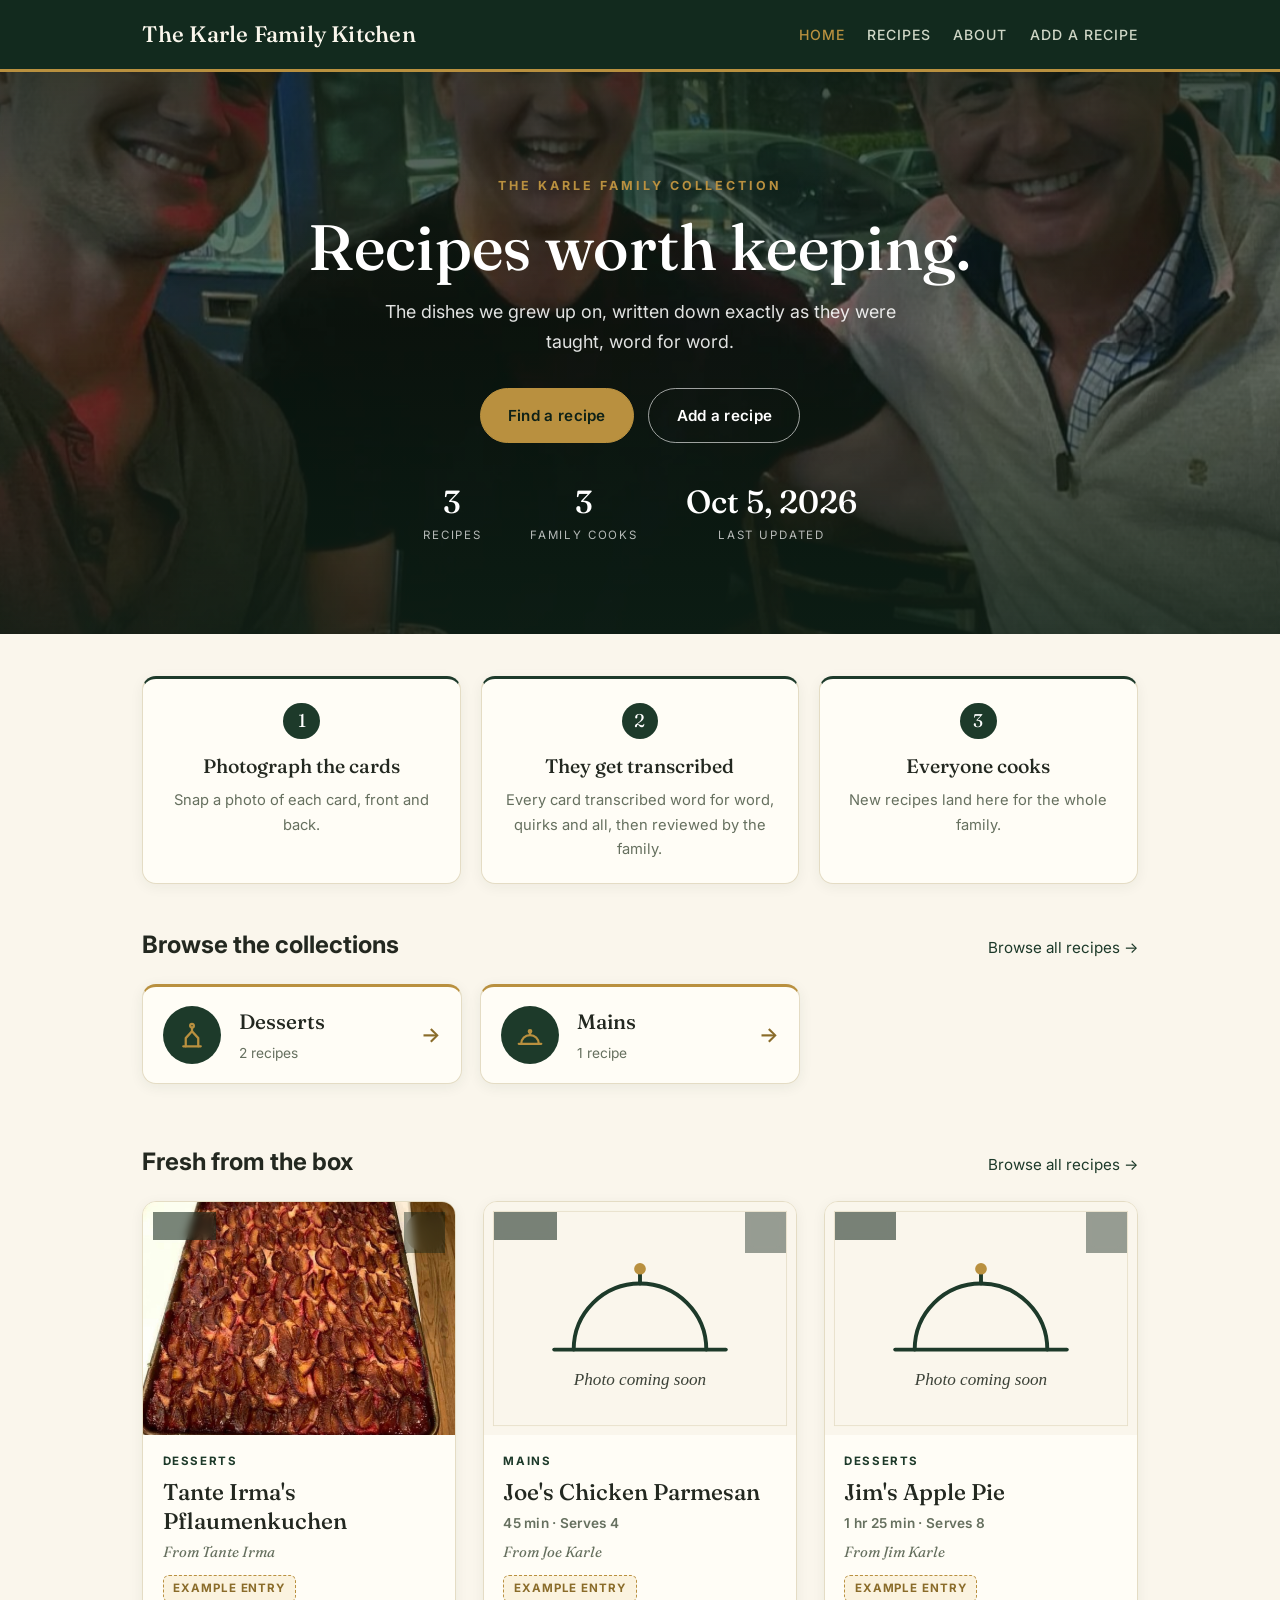
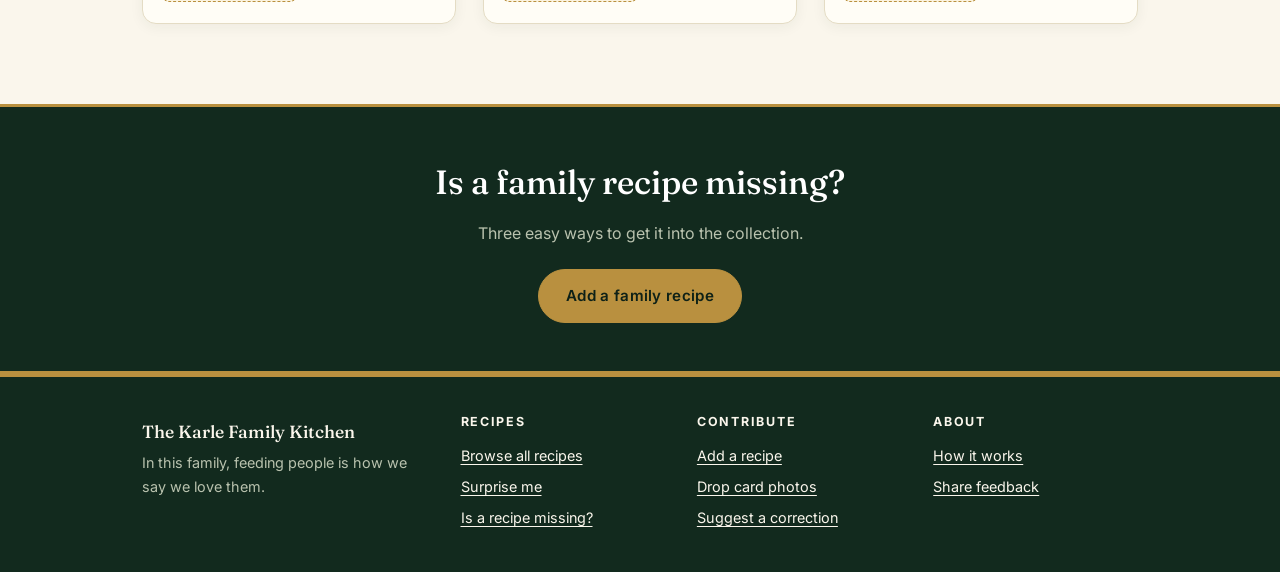
==== index.html @ 09c546cd "Bump asset versions to v9 so phones fetch the fresh stylesheet and script" ====
<!DOCTYPE html>
<html lang="en">
<head>
  <meta charset="utf-8">
  <meta name="viewport" content="width=device-width, initial-scale=1">
  <title>The Karle Family Kitchen</title>
  <meta name="description" content="The Karle family recipe collection. The dishes we grew up on, written down exactly as they were taught.">
  <meta property="og:title" content="The Karle Family Kitchen">
  <meta property="og:description" content="The dishes we grew up on, written down exactly as they were taught. Every card from the box, kept word for word.">
  <meta property="og:type" content="website">
  <meta property="og:url" content="https://karlekitchen.com/">
  <meta property="og:image" content="https://karlekitchen.com/images/family/family-2.jpg">
  <link rel="icon" href="images/favicon.svg" type="image/svg+xml">
<link rel="manifest" href="manifest.json">
<meta name="theme-color" content="#122a1e">
<link rel="apple-touch-icon" href="images/apple-touch-icon.png">
<meta name="mobile-web-app-capable" content="yes">
<meta name="apple-mobile-web-app-capable" content="yes">
<meta name="apple-mobile-web-app-status-bar-style" content="black-translucent">
<meta name="apple-mobile-web-app-title" content="Karle Kitchen">
  <link rel="preconnect" href="https://fonts.googleapis.com">
  <link rel="preconnect" href="https://fonts.gstatic.com" crossorigin>
  <link href="https://fonts.googleapis.com/css2?family=Fraunces:opsz,wght@9..144,400;9..144,500;9..144,600&family=Inter:wght@400;500;600;700&display=swap" rel="stylesheet">
  <link rel="stylesheet" href="styles.css?v=9">
</head>
<body>
  <header class="site-header">
    <div class="wrap header-inner">
      <a class="brand" href="index.html">The Karle Family Kitchen</a>
      <nav>
        <a href="index.html" class="active">Home</a>
        <a href="recipes.html">Recipes</a>
        <a href="about.html">About</a>
        <a href="add.html">Add a recipe</a>
      </nav>
    </div>
  </header>

  <section class="hero-collage" aria-label="Family photos">
    <div class="collage-bg" id="collage-bg" aria-hidden="true"></div>
    <div class="hero-shade" aria-hidden="true"></div>
    <div class="wrap hero-content">
      <p class="eyebrow light">The Karle family collection</p>
      <h1>Recipes worth keeping.</h1>
      <p class="lede">The dishes we grew up on, written down exactly as they were taught, word for word.</p>
      <p class="cta-row">
        <a class="btn" href="recipes.html">Find a recipe</a>
        <a class="btn ghost" href="add.html">Add a recipe</a>
      </p>
      <div class="stats" aria-label="Collection stats">
        <div><strong id="stat-recipes">&ndash;</strong><span>Recipes</span></div>
        <div><strong id="stat-cooks">&ndash;</strong><span>Family cooks</span></div>
        <div><strong id="stat-updated">&ndash;</strong><span>Last updated</span></div>
      </div>
    </div>
  </section>

  <main class="wrap">
    <section class="how" aria-label="How it works">
      <div class="how-step"><span class="how-num">1</span><h3>Photograph the cards</h3><p>Snap a photo of each card, front and back.</p></div>
      <div class="how-step"><span class="how-num">2</span><h3>They get transcribed</h3><p>Every card transcribed word for word, quirks and all, then reviewed by the family.</p></div>
      <div class="how-step"><span class="how-num">3</span><h3>Everyone cooks</h3><p>New recipes land here for the whole family.</p></div>
    </section>

    <section class="collections" aria-label="Browse the collections">
      <div class="section-head">
        <h2>Browse the collections</h2>
        <p><a href="recipes.html">Browse all recipes &rarr;</a></p>
      </div>
      <div id="coll-grid" class="coll-grid" aria-live="polite"></div>
    </section>

    <section aria-label="Recently added recipes">
      <div class="section-head">
        <h2>Fresh from the box</h2>
        <p><a href="recipes.html">Browse all recipes &rarr;</a></p>
      </div>
      <div id="preview-grid" class="grid" aria-live="polite"></div>
    </section>
  </main>

  <section class="contribute-band" aria-label="Contribute a recipe">
    <h2>Is a family recipe missing?</h2>
    <p>Three easy ways to get it into the collection.</p>
    <p class="cta-row"><a class="btn" href="add.html">Add a family recipe</a></p>
  </section>

  <footer class="site-footer">
    <div class="wrap foot-grid">
      <div class="foot-brand">
        <p class="colophon">The Karle Family Kitchen</p>
        <p>In this family, feeding people is how we say we love them.</p>
      </div>
      <nav aria-label="Recipes">
        <h4>Recipes</h4>
        <a href="recipes.html">Browse all recipes</a>
        <a href="#" data-surprise>Surprise me</a>
        <a href="add.html">Is a recipe missing?</a>
      </nav>
      <nav aria-label="Contribute">
        <h4>Contribute</h4>
        <a href="add.html">Add a recipe</a>
        <a href="https://drive.google.com/drive/folders/1MZQA58yKAMBSa_qNLsOlkeO-O3u-hCmw" target="_blank" rel="noopener">Drop card photos</a>
        <a href="https://docs.google.com/forms/d/e/1FAIpQLSc-meB2QzDrGFQPYtYJx9MpTlFVy1rfYH-TnDdHHEnWXLkFtw/viewform" target="_blank" rel="noopener">Suggest a correction</a>
      </nav>
      <nav aria-label="About">
        <h4>About</h4>
        <a href="about.html">How it works</a>
        <a href="https://docs.google.com/forms/d/e/1FAIpQLSdMkBRr1ul1rF6vRf6hXzCZIHddtsfy7_9gn89YjlPJ9ZGVbg/viewform" target="_blank" rel="noopener">Share feedback</a>
      </nav>
    </div>
  </footer>
  <nav class="tabbar" aria-label="Primary">
    <a class="tab" href="index.html" aria-current="page"><svg width="24" height="24" viewBox="0 0 24 24" fill="none" stroke="currentColor" stroke-width="2" stroke-linecap="round" stroke-linejoin="round" aria-hidden="true"><path d="M3 11.5 12 3l9 8.5"/><path d="M5 10.5V21h5v-6h4v6h5v-10.5"/></svg><span>Home</span></a>
    <a class="tab" href="recipes.html"><svg width="24" height="24" viewBox="0 0 24 24" fill="none" stroke="currentColor" stroke-width="2" stroke-linecap="round" stroke-linejoin="round" aria-hidden="true"><path d="M12 6c-2-1.5-5-2-8-2v14c3 0 6 .5 8 2 2-1.5 5-2 8-2V4c-3 0-6 .5-8 2z"/><path d="M12 6v14"/></svg><span>Recipes</span></a>
    <a class="tab" href="add.html"><svg width="24" height="24" viewBox="0 0 24 24" fill="none" stroke="currentColor" stroke-width="2" stroke-linecap="round" stroke-linejoin="round" aria-hidden="true"><circle cx="12" cy="12" r="9"/><path d="M12 8v8M8 12h8"/></svg><span>Add a recipe</span></a>
    <a class="tab" href="about.html"><svg width="24" height="24" viewBox="0 0 24 24" fill="none" stroke="currentColor" stroke-width="2" stroke-linecap="round" stroke-linejoin="round" aria-hidden="true"><circle cx="12" cy="12" r="9"/><path d="M12 11v5"/><path d="M12 7.5h.01"/></svg><span>About</span></a>
  </nav>

  <script src="app.js?v=9"></script>
</body>
</html>
---- styles.css ----
/* The Karle Family Kitchen
   Deep pine, warm cream, brass. Fraunces for display, Inter for text. */

:root {
  --pine: #1d3a2a;
  --pine-deep: #122a1e;
  --pine-ink: #0e2117;
  --cream: #faf6ec;
  --cream-soft: #f4eedd;
  --card: #fffdf6;
  --ink: #232820;
  --ink-soft: #3c4238;
  --muted: #66705f;
  --brass: #b9903f;
  --brass-deep: #8a6c2a;
  --line: #e4dcc4;
  --tag-bg: #f1e9d2;
  --radius: 14px;
  --serif: "Fraunces", "Iowan Old Style", "Palatino Linotype", Palatino, Georgia, serif;
  --sans: "Inter", system-ui, -apple-system, "Segoe UI", Roboto, Helvetica, Arial, sans-serif;
}

* { box-sizing: border-box; }

html { -webkit-text-size-adjust: 100%; scroll-behavior: smooth; }

body {
  margin: 0;
  color: var(--ink);
  font-family: var(--sans);
  line-height: 1.65;
  background: var(--cream);
}

::selection { background: var(--pine); color: #fff; }

.wrap {
  max-width: 1040px;
  margin: 0 auto;
  padding: 0 1.4rem;
}

a { color: var(--pine); }

:focus-visible {
  outline: 2px solid var(--brass);
  outline-offset: 3px;
  border-radius: 4px;
}

/* ---------- Header ---------- */

.site-header {
  background: var(--pine-deep);
  border-bottom: 3px solid var(--brass);
  position: sticky;
  top: 0;
  z-index: 10;
}

.header-inner {
  display: flex;
  align-items: center;
  justify-content: space-between;
  gap: 1rem;
  padding-top: 1rem;
  padding-bottom: 1rem;
}

.brand {
  font-family: var(--serif);
  font-weight: 500;
  font-size: 1.4rem;
  color: var(--cream);
  text-decoration: none;
  letter-spacing: 0.01em;
}

.brand:hover { color: #fff; }

.site-header nav { display: flex; gap: 1.4rem; }

.site-header nav a {
  color: #cfd6c6;
  text-decoration: none;
  font-size: 0.88rem;
  font-weight: 500;
  letter-spacing: 0.07em;
  text-transform: uppercase;
}

.site-header nav a:hover { color: #fff; }
.site-header nav a.active { color: var(--brass); }

/* ---------- Hero collage ---------- */

.hero-collage {
  position: relative;
  overflow: hidden;
  background: var(--pine-ink);
  color: #fff;
}

.collage-bg {
  position: absolute;
  inset: 0;
}

.collage-bg .ph {
  position: absolute;
  inset: 0;
  background-size: cover;
  background-position: center;
  opacity: 0;
  transition: opacity 1.8s ease;
}

.collage-bg .ph.active { opacity: 1; }

.collage-bg .ph.active {
  animation: collageZoom 8s ease-out forwards;
}

@keyframes collageZoom {
  from { transform: scale(1); }
  to { transform: scale(1.08); }
}

.hero-shade {
  position: absolute;
  inset: 0;
  background: linear-gradient(
    180deg,
    rgba(14, 33, 23, 0.78) 0%,
    rgba(14, 33, 23, 0.55) 45%,
    rgba(14, 33, 23, 0.85) 100%
  );
}

.hero-content {
  position: relative;
  z-index: 1;
  text-align: center;
  padding: 6.5rem 1.4rem 5.5rem;
  max-width: 46rem;
}

.eyebrow {
  font-size: 0.78rem;
  letter-spacing: 0.24em;
  text-transform: uppercase;
  font-weight: 700;
  margin: 0 0 1rem;
  color: var(--pine);
}

.eyebrow.light { color: var(--brass); }

.hero-content h1 {
  font-family: var(--serif);
  font-weight: 500;
  font-size: clamp(2.6rem, 6vw, 4rem);
  line-height: 1.05;
  margin: 0 0 1.1rem;
  letter-spacing: 0.005em;
  color: #fff;
}

.hero-content .lede {
  color: rgba(255, 255, 255, 0.88);
  font-size: 1.12rem;
  max-width: 34rem;
  margin: 0 auto;
}

.cta-row {
  margin: 2rem 0 0;
  display: flex;
  gap: 0.9rem;
  justify-content: center;
  flex-wrap: wrap;
}

.btn {
  display: inline-block;
  background: var(--brass);
  color: var(--pine-ink);
  text-decoration: none;
  font-weight: 600;
  font-size: 0.95rem;
  letter-spacing: 0.02em;
  padding: 0.85rem 1.7rem;
  border-radius: 999px;
  border: 1px solid var(--brass);
  transition: background 0.18s, transform 0.18s;
}

.btn:hover { background: #c9a254; transform: translateY(-1px); }

.btn.ghost {
  background: transparent;
  color: #fff;
  border: 1px solid rgba(255, 255, 255, 0.6);
}

.btn.ghost:hover { background: rgba(255, 255, 255, 0.12); }

.stats {
  display: flex;
  justify-content: center;
  gap: 3rem;
  flex-wrap: wrap;
  margin: 2.6rem 0 0;
}

.stats strong {
  display: block;
  font-family: var(--serif);
  font-weight: 500;
  font-size: 2rem;
  color: #fff;
  line-height: 1.1;
}

.stats span {
  font-size: 0.72rem;
  text-transform: uppercase;
  letter-spacing: 0.16em;
  color: rgba(255, 255, 255, 0.7);
}

/* ---------- Page head & section head ---------- */

.page-head { padding: 2.4rem 0 0.5rem; }
.page-head h1 { margin: 0 0 0.6rem; }

.section-head {
  display: flex;
  align-items: baseline;
  justify-content: space-between;
  gap: 1rem;
  margin: 2.6rem 0 1.2rem;
}
.section-head h2 { margin: 0; }
.section-head p { margin: 0; font-size: 0.95rem; }
.section-head a { text-decoration: none; }
.section-head a:hover { text-decoration: underline; }

/* ---------- How it works ---------- */

.how {
  display: grid;
  grid-template-columns: repeat(3, 1fr);
  gap: 1.2rem;
  margin: 2.6rem 0 0.6rem;
}

.how-step {
  background: var(--card);
  border: 1px solid var(--line);
  border-top: 3px solid var(--pine);
  border-radius: var(--radius);
  padding: 1.5rem 1.3rem 1.35rem;
  text-align: center;
  box-shadow: 0 3px 14px rgba(29, 58, 42, 0.06);
}

.how-num {
  display: inline-flex;
  width: 2.3rem;
  height: 2.3rem;
  border-radius: 50%;
  background: var(--pine);
  color: #fff;
  font-family: var(--serif);
  font-size: 1.15rem;
  align-items: center;
  justify-content: center;
  margin-bottom: 0.7rem;
}

.how-step h3 {
  font-family: var(--serif);
  font-weight: 500;
  font-size: 1.22rem;
  margin: 0 0 0.35rem;
}

.how-step p { margin: 0; color: var(--muted); font-size: 0.92rem; }

/* ---------- Controls ---------- */

.controls {
  display: flex;
  flex-direction: column;
  gap: 0.8rem;
  margin: 2.2rem auto 2.4rem;
  max-width: 640px;
}

#search {
  padding: 0.8rem 1.3rem;
  font-size: 1rem;
  font-family: var(--sans);
  border: 1px solid var(--line);
  border-radius: 999px;
  background: var(--card);
  color: var(--ink);
  width: 100%;
  box-shadow: 0 2px 8px rgba(29, 58, 42, 0.05);
}

#search::placeholder { color: #a09a83; }

#search:focus {
  outline: 2px solid var(--pine);
  outline-offset: 1px;
}

.chips { display: flex; flex-wrap: wrap; gap: 0.55rem; justify-content: center; }

.chip {
  border: 1px solid var(--line);
  background: var(--card);
  color: var(--muted);
  border-radius: 999px;
  padding: 0.36rem 1.05rem;
  font-size: 0.86rem;
  font-family: var(--sans);
  font-weight: 500;
  cursor: pointer;
  transition: border-color 0.15s, color 0.15s, background 0.15s;
}

.chip:hover { border-color: var(--pine); color: var(--pine); }

.chip.active {
  background: var(--pine);
  border-color: var(--pine);
  color: #fff;
  font-weight: 600;
}

/* ---------- Recipe grid ---------- */

.grid {
  display: grid;
  grid-template-columns: repeat(auto-fill, minmax(272px, 1fr));
  gap: 1.7rem;
  padding-bottom: 4rem;
}

.card {
  background: var(--card);
  border: 1px solid var(--line);
  border-radius: var(--radius);
  overflow: hidden;
  position: relative;
  display: flex;
  flex-direction: column;
  box-shadow: 0 3px 14px rgba(29, 58, 42, 0.06);
  transition: transform 0.18s ease, box-shadow 0.18s ease;
}

.card-link {
  text-decoration: none;
  color: inherit;
  display: flex;
  flex-direction: column;
  flex: 1;
}

.card:hover {
  transform: translateY(-4px);
  box-shadow: 0 14px 32px rgba(29, 58, 42, 0.13);
}

.card-media {
  position: relative;
  overflow: hidden;
  background: var(--tag-bg);
}

.card-media img {
  width: 100%;
  aspect-ratio: 4 / 3;
  object-fit: cover;
  display: block;
  transition: transform 0.45s ease;
}

.card:hover .card-media img { transform: scale(1.045); }

.card-media .view {
  position: absolute;
  left: 0;
  right: 0;
  bottom: 0;
  padding: 2.6rem 1.1rem 0.85rem;
  background: linear-gradient(transparent, rgba(14, 33, 23, 0.8));
  color: #fff;
  font-size: 0.85rem;
  letter-spacing: 0.06em;
  text-transform: uppercase;
  font-weight: 600;
  display: flex;
  justify-content: space-between;
  align-items: center;
  opacity: 0;
  transition: opacity 0.25s ease;
}

.card:hover .card-media .view,
.card:focus-visible .card-media .view { opacity: 1; }

.card-body { padding: 1.05rem 1.2rem 1.3rem; }

.card-eyebrow {
  display: block;
  color: var(--pine);
  font-size: 0.72rem;
  font-weight: 700;
  letter-spacing: 0.14em;
  text-transform: uppercase;
  margin-bottom: 0.45rem;
}

.card-tag {
  display: inline-block;
  color: var(--pine);
  font-size: 0.72rem;
  font-weight: 700;
  letter-spacing: 0.14em;
  text-transform: uppercase;
  margin-bottom: 0.45rem;
}

.card-meta {
  color: var(--muted);
  font-size: 0.85rem;
  font-weight: 600;
  letter-spacing: 0.02em;
  margin: 0 0 0.35rem;
}

.save-btn {
  position: absolute;
  top: 0.65rem;
  right: 0.65rem;
  z-index: 2;
  width: 40px;
  height: 40px;
  border-radius: 50%;
  border: 1px solid rgba(255, 255, 255, 0.65);
  background: rgba(14, 33, 23, 0.42);
  color: #fff;
  cursor: pointer;
  display: flex;
  align-items: center;
  justify-content: center;
  backdrop-filter: blur(4px);
  transition: background 0.18s ease, transform 0.18s ease;
}

.save-btn:hover { transform: scale(1.08); }

.save-btn svg path {
  fill: none;
  stroke: currentColor;
}

.save-btn.saved {
  background: var(--brass);
  border-color: var(--brass);
  color: #fff;
}

.save-btn.saved svg path {
  fill: currentColor;
  stroke: currentColor;
}

.card h2 {
  font-family: var(--serif);
  font-weight: 500;
  font-size: 1.42rem;
  line-height: 1.25;
  margin: 0 0 0.3rem;
}

.card .byline {
  color: var(--muted);
  font-size: 0.92rem;
  font-style: italic;
  font-family: var(--serif);
  margin: 0;
}

.example-ribbon {
  display: inline-block;
  margin-top: 0.7rem;
  font-size: 0.72rem;
  font-weight: 700;
  letter-spacing: 0.08em;
  text-transform: uppercase;
  color: var(--brass-deep);
  border: 1px dashed var(--brass);
  border-radius: 6px;
  padding: 0.18rem 0.6rem;
  background: #fbf3df;
}

.empty {
  text-align: center;
  color: var(--muted);
  font-family: var(--serif);
  font-style: italic;
  font-size: 1.1rem;
  padding: 2rem 0 4rem;
}

/* ---------- Recipe detail ---------- */

.back { margin: 1.6rem 0 0; font-size: 0.92rem; }
.back a { text-decoration: none; }
.back a:hover { text-decoration: underline; }

.recipe-head { margin: 1.1rem 0 1.6rem; max-width: 46rem; }

.recipe-head .card-tag { margin-bottom: 0.6rem; }

.recipe-head h1 {
  font-family: var(--serif);
  font-weight: 500;
  font-size: clamp(2.1rem, 4.5vw, 2.9rem);
  line-height: 1.1;
  margin: 0 0 0.45rem;
}

.recipe-head .byline {
  color: var(--muted);
  margin: 0;
  font-family: var(--serif);
  font-style: italic;
  font-size: 1.05rem;
}

.recipe-head .desc {
  margin: 1.1rem 0 0;
  font-size: 1.06rem;
  color: var(--ink-soft);
}

.recipe-head .desc.lede {
  font-size: 1.06rem;
  color: var(--ink-soft);
}

.recipe-photo {
  width: 100%;
  max-height: 440px;
  object-fit: cover;
  border-radius: 16px;
  border: 1px solid var(--line);
  background: var(--tag-bg);
  display: block;
  margin-bottom: 2rem;
  box-shadow: 0 12px 34px rgba(29, 58, 42, 0.12);
}

.meta-row {
  display: grid;
  grid-template-columns: repeat(auto-fit, minmax(140px, 1fr));
  gap: 1rem;
  margin-bottom: 2.2rem;
  padding: 1.15rem 1.4rem;
  background: var(--card);
  border: 1px solid var(--line);
  border-top: 3px solid var(--pine);
  border-radius: 0 0 var(--radius) var(--radius);
  box-shadow: 0 3px 14px rgba(29, 58, 42, 0.05);
}

.meta-row div span {
  display: block;
  font-size: 0.72rem;
  text-transform: uppercase;
  letter-spacing: 0.12em;
  color: var(--muted);
  margin-bottom: 0.15rem;
}

.meta-row div strong {
  font-family: var(--serif);
  font-size: 1.12rem;
  font-weight: 500;
}

.two-col {
  display: grid;
  grid-template-columns: 5fr 7fr;
  gap: 2.4rem;
  padding-bottom: 1rem;
  align-items: start;
}

@media (max-width: 740px) {
  .two-col { grid-template-columns: 1fr; }
}

.two-col h2 {
  font-family: var(--serif);
  font-weight: 500;
  font-size: 1.5rem;
  margin: 0 0 1rem;
  padding-bottom: 0.45rem;
  border-bottom: 1px solid var(--line);
}

ul.ingredients {
  list-style: none;
  margin: 0;
  background: var(--card);
  border: 1px solid var(--line);
  border-radius: var(--radius);
  padding: 1.2rem 1.3rem;
  box-shadow: 0 3px 14px rgba(29, 58, 42, 0.05);
}

ul.ingredients li {
  padding: 0.42rem 0 0.42rem 1.7rem;
  position: relative;
  border-bottom: 1px dotted var(--line);
}

ul.ingredients li:last-child { border-bottom: none; }

ul.ingredients li::before {
  content: "";
  position: absolute;
  left: 0.2rem;
  top: 0.95rem;
  width: 7px;
  height: 7px;
  background: var(--brass);
  transform: rotate(45deg);
}

ol.steps {
  list-style: none;
  counter-reset: step;
  padding: 0;
  margin: 0;
}

ol.steps li {
  counter-increment: step;
  position: relative;
  padding: 0 0 1.3rem 3.4rem;
}

ol.steps li::before {
  content: counter(step);
  position: absolute;
  left: 0;
  top: -0.15rem;
  font-family: var(--serif);
  font-size: 1.9rem;
  line-height: 1;
  color: var(--pine);
  width: 2.6rem;
}

ol.steps li::after {
  content: "";
  position: absolute;
  left: 0.85rem;
  top: 2.2rem;
  bottom: 0.1rem;
  width: 1px;
  background: var(--line);
}

ol.steps li:last-child::after { display: none; }

.note-box {
  background: var(--card);
  border: 1px solid var(--line);
  border-left: 4px solid var(--brass);
  border-radius: 0 10px 10px 0;
  padding: 1.1rem 1.35rem;
  margin: 0 0 2.2rem;
  box-shadow: 0 3px 14px rgba(29, 58, 42, 0.06);
  max-width: 46rem;
}

.note-box h3 {
  margin: 0 0 0.45rem;
  font-family: var(--serif);
  font-weight: 500;
  font-size: 1.15rem;
  color: var(--pine);
}

.note-box p { margin: 0.35rem 0; font-size: 0.96rem; }
.note-box .ref { font-weight: 700; }

.source-note {
  color: var(--muted);
  font-size: 0.9rem;
  font-style: italic;
  font-family: var(--serif);
  padding: 1.6rem 0 3.5rem;
  border-top: 1px solid var(--line);
  margin-top: 1.5rem;
}

/* ---------- About page ---------- */

.about { padding: 2.6rem 0 3.5rem; max-width: 44rem; }

.about h1 {
  font-family: var(--serif);
  font-weight: 500;
  font-size: clamp(1.9rem, 4vw, 2.5rem);
  margin: 0 0 1rem;
}

.about h2 {
  font-family: var(--serif);
  font-weight: 500;
  font-size: 1.45rem;
  margin: 2.2rem 0 0.6rem;
  color: var(--pine);
}

.about p { color: var(--ink-soft); }

.about .standfirst {
  font-family: var(--serif);
  font-size: 1.2rem;
  font-style: italic;
  color: var(--ink);
  border-left: 3px solid var(--brass);
  padding-left: 1.1rem;
  margin: 1.4rem 0 2rem;
}

/* ---------- Family gallery ---------- */

.gallery {
  display: grid;
  grid-template-columns: repeat(auto-fill, minmax(170px, 1fr));
  gap: 1rem;
  margin: 1.4rem 0 0.4rem;
}

.gallery figure { margin: 0; }

.gallery img {
  width: 100%;
  aspect-ratio: 1;
  object-fit: cover;
  border-radius: 12px;
  border: 1px solid var(--line);
  background: var(--tag-bg);
  display: block;
  box-shadow: 0 3px 14px rgba(29, 58, 42, 0.07);
  transition: transform 0.3s ease;
}

.gallery figure:hover img { transform: scale(1.03); }

.gallery-note {
  color: var(--muted);
  font-family: var(--serif);
  font-style: italic;
  background: var(--card);
  border: 1px dashed var(--line);
  border-radius: var(--radius);
  padding: 1.2rem 1.3rem;
  margin: 1.4rem 0 0.4rem;
}

/* ---------- Read aloud ---------- */

#listen-btn {
  border: 1px solid var(--brass);
  cursor: pointer;
  font-family: var(--sans);
  font-size: 0.92rem;
}

#listen-btn::before {
  content: "\25B6\2002";
  font-size: 0.8em;
}

#listen-btn[aria-pressed="true"]::before {
  content: "\25A0\2002";
}

/* ---------- Share toast ---------- */

.share-toast {
  position: fixed;
  left: 50%;
  bottom: 1.5rem;
  transform: translateX(-50%);
  background: var(--pine-deep);
  color: var(--cream);
  padding: 0.7rem 1.25rem;
  border-radius: 999px;
  font-size: 0.9rem;
  z-index: 60;
  box-shadow: 0 8px 24px rgba(0, 0, 0, 0.25);
  max-width: calc(100vw - 2.5rem);
  text-align: center;
}

/* ---------- Footer ---------- */

.site-footer {
  background: var(--pine-deep);
  border-top: 3px solid var(--brass);
  text-align: center;
  color: #b9c2ae;
  font-size: 0.9rem;
  padding: 2.2rem 1.2rem;
}

.site-footer .colophon {
  font-family: var(--serif);
  font-weight: 500;
  font-size: 1.1rem;
  color: var(--cream);
}

.site-footer p { margin: 0.3rem 0; }

.site-footer a { color: var(--cream); text-decoration: underline; text-underline-offset: 3px; }
.site-footer a:hover { color: #ffffff; }

/* ---------- Cook mode: checkable ingredients & steps ---------- */

#recipe-body { scroll-margin-top: 96px; }

.jump-row {
  margin: 1.3rem 0 0;
  display: flex;
  flex-wrap: wrap;
  gap: 0.7rem;
}

ul.ingredients li { cursor: pointer; }

ul.ingredients li::before {
  content: "";
  position: absolute;
  left: 0.1rem;
  top: 0.78rem;
  width: 13px;
  height: 13px;
  border: 1.5px solid var(--brass-deep);
  border-radius: 4px;
  background: transparent;
  transform: none;
}

ul.ingredients li.done::before { background: var(--pine); border-color: var(--pine); }

ul.ingredients li.done::after {
  content: "\2713";
  position: absolute;
  left: 0.32rem;
  top: 0.52rem;
  font-size: 0.8rem;
  font-weight: 700;
  color: #fff;
}

ul.ingredients li.done span {
  text-decoration: line-through;
  color: var(--muted);
}

ol.steps li { cursor: pointer; border-radius: 8px; }

ol.steps li.done::before {
  content: "\2713";
  color: var(--brass-deep);
  font-size: 1.6rem;
  top: 0;
}

ol.steps li.done .step-text {
  color: var(--muted);
  text-decoration: line-through;
}

.cook-hint {
  font-size: 0.85rem;
  color: var(--muted);
  font-style: italic;
  font-family: var(--serif);
  margin: 0 0 1rem;
}

/* ---------- Print: recipes print cleanly ---------- */

@media print {
  .site-header,
  .hero-collage,
  .controls,
  .back,
  .read-aloud,
  .jump-row,
  .site-footer,
  .example-ribbon,
  .cook-hint { display: none !important; }

  body { background: #fff; font-size: 11pt; }

  .wrap { max-width: none; }

  a { color: inherit; text-decoration: none; }

  .recipe-photo { max-height: 240px; box-shadow: none; }

  .two-col { grid-template-columns: 1fr; gap: 1.2rem; }

  .card, .how-step, ul.ingredients, .note-box, .meta-row { box-shadow: none; }

  ol.steps li::after { display: none; }

  ul.ingredients li, ol.steps li { cursor: default; }
}

/* ---------- Mobile ---------- */

@media (max-width: 640px) {
  .wrap { padding: 0 1rem; }
  .header-inner {
    flex-wrap: wrap;
    gap: 0.55rem;
    padding-top: 0.8rem;
    padding-bottom: 0.8rem;
  }
  .brand { font-size: 1.15rem; }
  .site-header nav { gap: 1rem; flex-wrap: wrap; }
  .site-header nav a { font-size: 0.76rem; }
  .hero-content { padding: 4.2rem 1.2rem 3.6rem; }
  .hero-content h1 { font-size: 2.4rem; }
  .hero-content .lede { font-size: 1rem; }
  .cta-row { flex-direction: column; align-items: stretch; }
  .cta-row .btn { text-align: center; }
  .stats { gap: 1.8rem; }
  .how { grid-template-columns: 1fr; gap: 0.9rem; margin-top: 1.8rem; }
  .controls { margin: 1.6rem auto 1.8rem; }
  #search { font-size: 16px; padding: 0.85rem 1.2rem; }
  .chip { min-height: 44px; font-size: 0.9rem; }
  .grid { grid-template-columns: 1fr; gap: 1.2rem; padding-bottom: 3rem; }
  .card-media img { aspect-ratio: 16 / 10; }
  .recipe-photo { max-height: 300px; margin-bottom: 1.4rem; }
  .meta-row { padding: 1rem 1.1rem; gap: 0.7rem; }
  .two-col { gap: 1.6rem; }
  ol.steps li { padding-left: 2.9rem; padding-bottom: 1.1rem; }
  ol.steps li::before { font-size: 1.5rem; width: 2.1rem; }
  ol.steps li::after { left: 0.68rem; }
  .btn { min-height: 48px; display: inline-flex; align-items: center; justify-content: center; }
  .read-aloud .btn { width: 100%; }
  .about { padding: 1.8rem 0 2.8rem; }
  .site-footer { padding: 1.8rem 1rem; }
}

@media (prefers-reduced-motion: reduce) {
  html { scroll-behavior: auto; }
  .card, .card-media img, .card-media .view, .gallery img, .btn { transition: none; }
  .card:hover { transform: none; }
  .collage-bg .ph { transition: none; }
  .collage-bg .ph.active { animation: none; }
}

.btn.outline {
  background: transparent;
  color: var(--pine-ink);
  border: 1px solid var(--pine);
}

.btn.outline:hover { background: rgba(27, 58, 46, 0.08); }

.edit-form {
  display: grid;
  gap: 1.1rem;
  margin: 1.6rem 0 2rem;
}

.edit-field { display: grid; gap: 0.4rem; }

.edit-field > span {
  font-weight: 600;
  font-size: 0.92rem;
}

.edit-field > span em {
  font-weight: 400;
  font-style: italic;
  opacity: 0.7;
}

.edit-field input,
.edit-field textarea {
  font: inherit;
  padding: 0.7rem 0.9rem;
  border: 1px solid rgba(27, 58, 46, 0.35);
  border-radius: 0.6rem;
  background: #fff;
  color: var(--pine-ink);
  width: 100%;
  box-sizing: border-box;
}

.edit-field textarea { resize: vertical; line-height: 1.5; }

.edit-field input:focus,
.edit-field textarea:focus {
  outline: 2px solid var(--brass);
  outline-offset: 1px;
  border-color: var(--pine);
}

.edit-grid {
  display: grid;
  grid-template-columns: repeat(3, 1fr);
  gap: 1.1rem;
}

.edit-actions {
  display: flex;
  gap: 0.8rem;
  flex-wrap: wrap;
  margin-top: 0.4rem;
}

@media (max-width: 640px) {
  .edit-grid { grid-template-columns: 1fr; }
}

/* ---------- Premium UX round: sticky header, cook mode, save, skeletons ---------- */

.recipe-sticky {
  position: sticky;
  top: 0;
  z-index: 40;
  display: flex;
  align-items: center;
  justify-content: space-between;
  gap: 1rem;
  background: rgba(18, 42, 30, 0.96);
  color: var(--cream);
  padding: 0.65rem 1.1rem;
  border-radius: 0 0 12px 12px;
  transform: translateY(-130%);
  transition: transform 0.25s ease;
  margin: 0 -1px;
}

.recipe-sticky.visible { transform: none; }

.rs-title {
  font-family: var(--serif);
  font-weight: 500;
  font-size: 1rem;
  white-space: nowrap;
  overflow: hidden;
  text-overflow: ellipsis;
}

.rs-links { display: flex; gap: 1rem; flex-shrink: 0; }

.rs-links a {
  color: var(--cream);
  font-size: 0.82rem;
  font-weight: 600;
  letter-spacing: 0.06em;
  text-transform: uppercase;
  text-decoration: none;
}

.rs-links a:hover { text-decoration: underline; }

body.cook-mode ol.steps .step-text { font-size: 1.18em; line-height: 1.65; }

body.cook-mode ul.ingredients li span { font-size: 1.08em; }

#cookmode-btn[aria-pressed="true"] {
  background: var(--pine);
  border-color: var(--pine);
  color: #fff;
}

ul.ingredients li.ing-group {
  cursor: default;
  padding-left: 0;
  margin-top: 1rem;
}

ul.ingredients li.ing-group::before,
ul.ingredients li.ing-group::after { display: none; }

ul.ingredients li.ing-group span {
  font-weight: 700;
  font-size: 0.85rem;
  letter-spacing: 0.08em;
  text-transform: uppercase;
  color: var(--pine);
  text-decoration: none;
}

.cook-notes ul {
  margin: 0.4rem 0 0.2rem 1.1rem;
  padding: 0;
}

.cook-notes li { margin-bottom: 0.45rem; }

.cook-notes li::marker { color: var(--brass-deep); }

.step-progress {
  color: var(--muted);
  font-size: 0.88rem;
  font-weight: 600;
  margin: 0.1rem 0 0.9rem;
}

#steps-anchor { scroll-margin-top: 96px; }

.related { margin-top: 3.5rem; }

.related h2 {
  font-family: var(--serif);
  font-weight: 500;
  font-size: 1.6rem;
  margin: 0 0 1.2rem;
}

.related .grid { padding-bottom: 1rem; }

.result-count {
  text-align: center;
  color: var(--muted);
  font-size: 0.88rem;
  margin: 0.9rem 0 0;
}

.card.skel { pointer-events: none; }

.skel-media {
  display: block;
  aspect-ratio: 4 / 3;
  background: linear-gradient(100deg, var(--tag-bg) 40%, #e9e2d2 50%, var(--tag-bg) 60%);
  background-size: 200% 100%;
  animation: skel-shimmer 1.4s ease infinite;
}

.skel-line {
  display: block;
  height: 0.95rem;
  border-radius: 6px;
  margin-bottom: 0.6rem;
  background: linear-gradient(100deg, var(--tag-bg) 40%, #e9e2d2 50%, var(--tag-bg) 60%);
  background-size: 200% 100%;
  animation: skel-shimmer 1.4s ease infinite;
}

.skel-line.short { width: 55%; }

@keyframes skel-shimmer {
  to { background-position: -200% 0; }
}

@media print {
  .recipe-sticky { display: none !important; }
}

/* ---------- Navigation round (Oct 2026): tab bar, breadcrumb, cook bar ---------- */

.tabbar { display: none; }

.crumbs {
  margin: 1.4rem 0 0;
  font-size: 0.85rem;
  color: var(--muted);
}

.crumbs a { color: var(--muted); text-decoration: none; }
.crumbs a:hover { text-decoration: underline; color: var(--pine); }

.provenance {
  color: var(--muted);
  font-size: 0.92rem;
  margin: 0.15rem 0 0;
}

.why-box {
  background: var(--card);
  border: 1px solid var(--line);
  border-left: 4px solid var(--pine);
  border-radius: 0 10px 10px 0;
  padding: 1rem 1.3rem;
  margin: 1.4rem 0 0;
  max-width: 46rem;
  box-shadow: 0 3px 14px rgba(29, 58, 42, 0.06);
}

.why-box h3 {
  margin: 0 0 0.4rem;
  font-family: var(--serif);
  font-weight: 500;
  font-size: 1.1rem;
  color: var(--pine);
}

.why-box ul { margin: 0; padding-left: 1.15rem; }
.why-box li { margin-bottom: 0.35rem; font-size: 0.95rem; }
.why-box li::marker { color: var(--brass-deep); }

.action-links {
  margin: 1.2rem 0 0;
  font-size: 0.92rem;
  color: var(--muted);
  display: flex;
  flex-wrap: wrap;
  gap: 0.4rem 0.9rem;
  align-items: center;
}

.action-links a,
.action-links button.linklike {
  color: var(--pine);
  text-decoration: underline;
  text-underline-offset: 3px;
  background: none;
  border: none;
  padding: 0;
  font: inherit;
  cursor: pointer;
}

.action-links button.linklike::before {
  content: "\25B6\2002";
  font-size: 0.75em;
}

.action-links button.linklike[aria-pressed="true"]::before {
  content: "\25A0\2002";
}

.card-num {
  position: absolute;
  top: 0.65rem;
  left: 0.65rem;
  z-index: 2;
  font-size: 0.7rem;
  font-weight: 700;
  letter-spacing: 0.1em;
  text-transform: uppercase;
  background: rgba(14, 33, 23, 0.55);
  color: #fff;
  border: 1px solid rgba(255, 255, 255, 0.4);
  border-radius: 999px;
  padding: 0.22rem 0.7rem;
  backdrop-filter: blur(4px);
}

/* Collections */
.collections { padding-bottom: 1rem; }

.coll-grid {
  display: grid;
  grid-template-columns: repeat(auto-fill, minmax(260px, 1fr));
  gap: 1.1rem;
}

.coll-card {
  display: flex;
  align-items: center;
  gap: 1.1rem;
  background: var(--card);
  border: 1px solid var(--line);
  border-top: 3px solid var(--brass);
  border-radius: var(--radius);
  padding: 1.15rem 1.25rem;
  text-decoration: none;
  box-shadow: 0 3px 14px rgba(29, 58, 42, 0.07);
  transition: transform 0.18s ease, box-shadow 0.18s ease;
}

.coll-card:hover {
  transform: translateY(-3px);
  box-shadow: 0 12px 28px rgba(29, 58, 42, 0.13);
}

.coll-icon {
  flex-shrink: 0;
  width: 58px;
  height: 58px;
  border-radius: 50%;
  background: var(--pine);
  color: var(--brass);
  display: flex;
  align-items: center;
  justify-content: center;
}

.coll-icon svg { width: 30px; height: 30px; }

.coll-text { flex: 1; min-width: 0; }

.coll-text h3 {
  font-family: var(--serif);
  font-weight: 500;
  font-size: 1.3rem;
  margin: 0 0 0.15rem;
  color: var(--ink);
}

.coll-text p { margin: 0; font-size: 0.86rem; color: var(--muted); }

.coll-arrow {
  flex-shrink: 0;
  color: var(--brass-deep);
  font-size: 1.3rem;
  font-weight: 600;
}

/* Contribute band */
.contribute-band {
  background: var(--pine-deep);
  border-top: 3px solid var(--brass);
  border-bottom: 3px solid var(--brass);
  color: var(--cream);
  text-align: center;
  padding: 3rem 1.4rem;
  margin: 1rem 0 0;
}

.contribute-band h2 {
  font-family: var(--serif);
  font-weight: 500;
  font-size: clamp(1.6rem, 3.5vw, 2.1rem);
  margin: 0 0 0.6rem;
  color: #fff;
}

.contribute-band p { color: #b9c2ae; margin: 0 0 1.4rem; }
.contribute-band .cta-row { margin: 0; }

/* Contribute card inside the grid */
.contribute-card {
  align-items: center;
  justify-content: center;
  text-align: center;
  border-style: dashed;
  border-width: 2px;
  background: transparent;
  box-shadow: none;
  min-height: 280px;
}

.contribute-card a {
  text-decoration: none;
  color: inherit;
  padding: 2rem 1.4rem;
  display: flex;
  flex-direction: column;
  align-items: center;
  gap: 0.6rem;
}

.contribute-card .plus {
  width: 52px;
  height: 52px;
  border-radius: 50%;
  background: var(--pine);
  color: #fff;
  font-size: 1.8rem;
  line-height: 1;
  display: flex;
  align-items: center;
  justify-content: center;
  font-family: var(--serif);
}

.contribute-card h2 { font-size: 1.25rem; margin: 0; }
.contribute-card p { color: var(--muted); font-size: 0.92rem; margin: 0; }

/* Surprise button */
.surprise-row { text-align: center; margin: 0 0 1.6rem; }

/* Sticky cook bar (mobile, recipe pages) */
.cookbar { display: none; }

/* Footer sitemap */
.foot-grid {
  display: grid;
  grid-template-columns: 1.4fr 1fr 1fr 1fr;
  gap: 2rem;
  text-align: left;
  max-width: 1040px;
  margin: 0 auto;
}

.foot-grid h4 {
  color: var(--cream);
  font-size: 0.78rem;
  text-transform: uppercase;
  letter-spacing: 0.14em;
  margin: 0 0 0.7rem;
}

.foot-grid nav a {
  display: block;
  margin-bottom: 0.45rem;
  font-size: 0.9rem;
}

.foot-brand p { max-width: 22rem; }

@media (max-width: 640px) {
  .foot-grid { grid-template-columns: 1fr 1fr; gap: 1.6rem; }
  .foot-brand { grid-column: 1 / -1; }
}

/* ---------- Mobile tab bar ---------- */

@media (max-width: 640px) {
  .site-header nav { display: none; }

  body { padding-bottom: 78px; }
  body.recipe-page { padding-bottom: 0; }
  body.recipe-page .tabbar { display: none; }

  .tabbar {
    display: flex;
    position: fixed;
    bottom: 0;
    left: 0;
    right: 0;
    z-index: 50;
    background: var(--pine-deep);
    border-top: 1px solid rgba(255, 255, 255, 0.14);
    padding: 0.35rem 0 calc(0.35rem + env(safe-area-inset-bottom));
  }

  .tab {
    flex: 1;
    display: flex;
    flex-direction: column;
    align-items: center;
    justify-content: center;
    gap: 3px;
    color: #b9c2ae;
    text-decoration: none;
    font-size: 0.66rem;
    font-weight: 600;
    letter-spacing: 0.05em;
    min-height: 58px;
  }

  .tab svg { width: 23px; height: 23px; }

  .tab[aria-current="page"] { color: var(--brass); }

  body.recipe-page .recipe-sticky { display: none; }

  body.recipe-page .cookbar {
    display: flex;
    position: fixed;
    bottom: 0;
    left: 0;
    right: 0;
    z-index: 50;
    align-items: center;
    justify-content: space-between;
    gap: 0.8rem;
    background: rgba(18, 42, 30, 0.97);
    border-top: 1px solid rgba(255, 255, 255, 0.14);
    padding: 0.55rem 1rem calc(0.55rem + env(safe-area-inset-bottom));
  }

  .cb-title {
    font-family: var(--serif);
    color: var(--cream);
    font-size: 0.95rem;
    white-space: nowrap;
    overflow: hidden;
    text-overflow: ellipsis;
  }

  .cookbar .btn {
    flex-shrink: 0;
    padding: 0.6rem 1.15rem;
    font-size: 0.85rem;
    min-height: 44px;
  }

  .coll-grid { grid-template-columns: 1fr; gap: 0.8rem; }
  .coll-icon { width: 52px; height: 52px; }
  .coll-icon svg { width: 27px; height: 27px; }

  .section-head {
    flex-direction: column;
    align-items: flex-start;
    gap: 0.25rem;
    margin: 2rem 0 1.1rem;
  }
  .section-head h2 { font-size: 1.65rem; }
}

@media print {
  .tabbar, .cookbar, .crumbs, .action-links, .contribute-band, .collections { display: none !important; }
}

/* Sticky-bar cook button */
.rs-cook {
  background: var(--brass);
  color: var(--pine-ink);
  border: none;
  border-radius: 999px;
  padding: 0.45rem 1.1rem;
  font-weight: 600;
  font-size: 0.82rem;
  font-family: var(--sans);
  cursor: pointer;
  white-space: nowrap;
}

.rs-cook:hover { background: #c9a254; }

.cookmode-btn[aria-pressed="true"] {
  background: var(--pine);
  border-color: var(--pine);
  color: #fff;
}

.rs-cook[aria-pressed="true"] { background: var(--pine); color: #fff; }
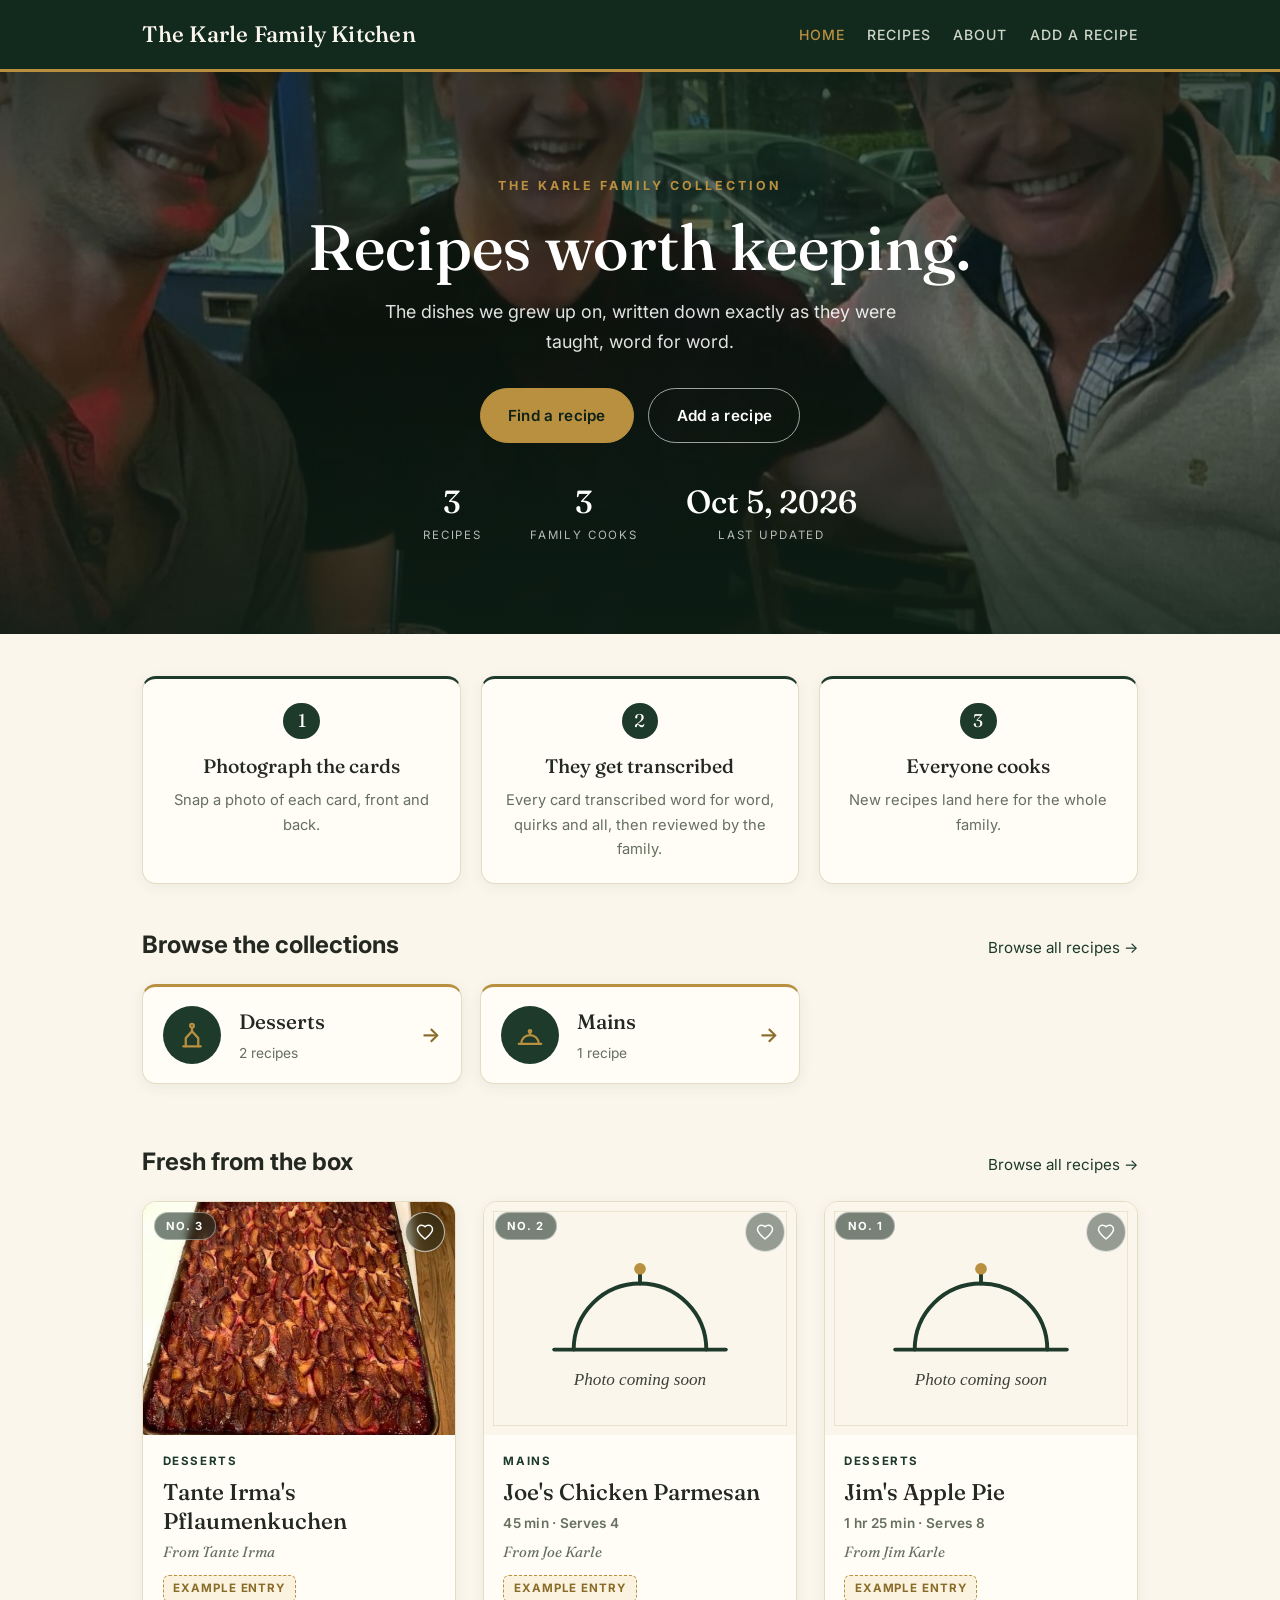
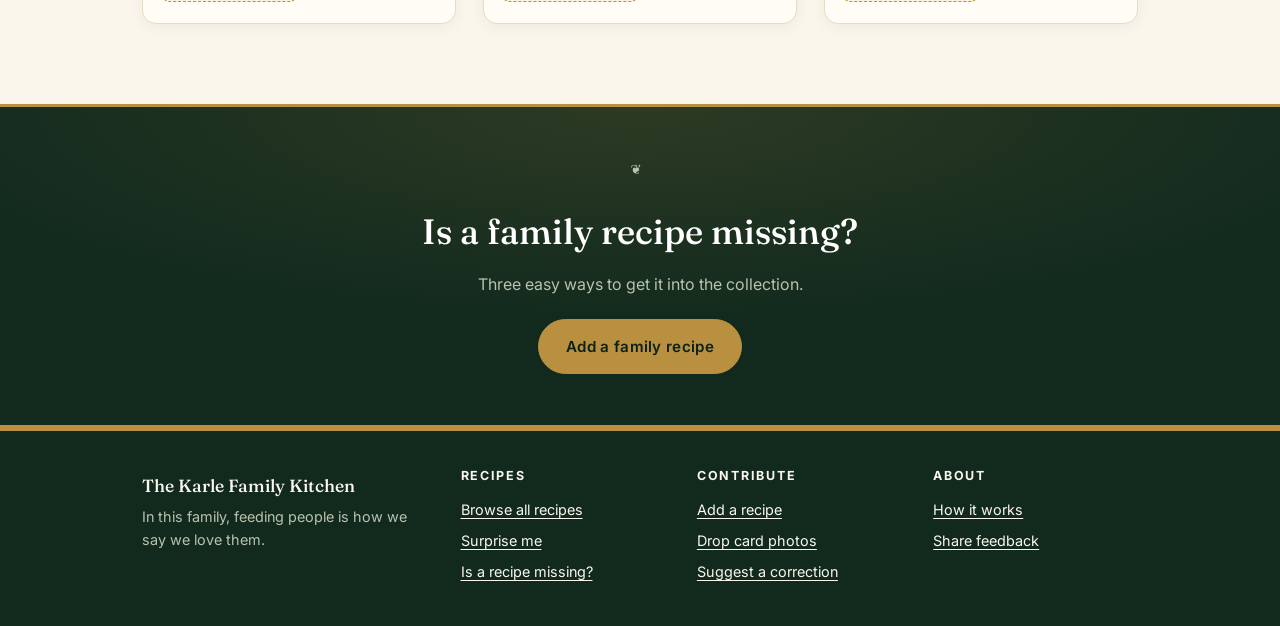
==== commit c98863d0: "Footer: clean single-column mobile layout; contribute band ornament and glow" ====
--- a/index.html
+++ b/index.html
@@ -21,7 +21,7 @@
   <link rel="preconnect" href="https://fonts.googleapis.com">
   <link rel="preconnect" href="https://fonts.gstatic.com" crossorigin>
   <link href="https://fonts.googleapis.com/css2?family=Fraunces:opsz,wght@9..144,400;9..144,500;9..144,600&family=Inter:wght@400;500;600;700&display=swap" rel="stylesheet">
-  <link rel="stylesheet" href="styles.css?v=9">
+  <link rel="stylesheet" href="styles.css?v=10">
 </head>
 <body>
   <header class="site-header">
@@ -80,6 +80,7 @@
   </main>
 
   <section class="contribute-band" aria-label="Contribute a recipe">
+    <p class="contribute-ornament" aria-hidden="true">&#10086;</p>
     <h2>Is a family recipe missing?</h2>
     <p>Three easy ways to get it into the collection.</p>
     <p class="cta-row"><a class="btn" href="add.html">Add a family recipe</a></p>
@@ -117,6 +118,6 @@
     <a class="tab" href="about.html"><svg width="24" height="24" viewBox="0 0 24 24" fill="none" stroke="currentColor" stroke-width="2" stroke-linecap="round" stroke-linejoin="round" aria-hidden="true"><circle cx="12" cy="12" r="9"/><path d="M12 11v5"/><path d="M12 7.5h.01"/></svg><span>About</span></a>
   </nav>
 
-  <script src="app.js?v=9"></script>
+  <script src="app.js?v=10"></script>
 </body>
 </html>
--- a/styles.css
+++ b/styles.css
@@ -1337,18 +1337,26 @@
 /* Contribute band */
 .contribute-band {
   background: var(--pine-deep);
+  background-image: radial-gradient(ellipse 85% 95% at 50% 0%, rgba(185, 144, 63, 0.16), transparent 70%);
   border-top: 3px solid var(--brass);
   border-bottom: 3px solid var(--brass);
   color: var(--cream);
   text-align: center;
-  padding: 3rem 1.4rem;
+  padding: 3.2rem 1.4rem;
   margin: 1rem 0 0;
 }
 
+.contribute-ornament {
+  color: var(--brass);
+  letter-spacing: 0.6em;
+  margin: 0 0 1.1rem;
+  font-size: 0.85rem;
+}
+
 .contribute-band h2 {
   font-family: var(--serif);
   font-weight: 500;
-  font-size: clamp(1.6rem, 3.5vw, 2.1rem);
+  font-size: clamp(1.7rem, 4vw, 2.2rem);
   margin: 0 0 0.6rem;
   color: #fff;
 }
@@ -1428,8 +1436,17 @@
 .foot-brand p { max-width: 22rem; }
 
 @media (max-width: 640px) {
-  .foot-grid { grid-template-columns: 1fr 1fr; gap: 1.6rem; }
-  .foot-brand { grid-column: 1 / -1; }
+  .foot-grid {
+    grid-template-columns: 1fr;
+    gap: 2.1rem;
+    text-align: center;
+    max-width: 26rem;
+  }
+  .foot-brand { grid-column: auto; }
+  .foot-brand p { max-width: none; }
+  .foot-grid h4 { font-size: 0.82rem; margin-bottom: 0.8rem; }
+  .foot-grid nav a { margin-bottom: 0.6rem; font-size: 0.95rem; }
+  .site-footer { padding: 2.6rem 1.4rem; }
 }
 
 /* ---------- Mobile tab bar ---------- */
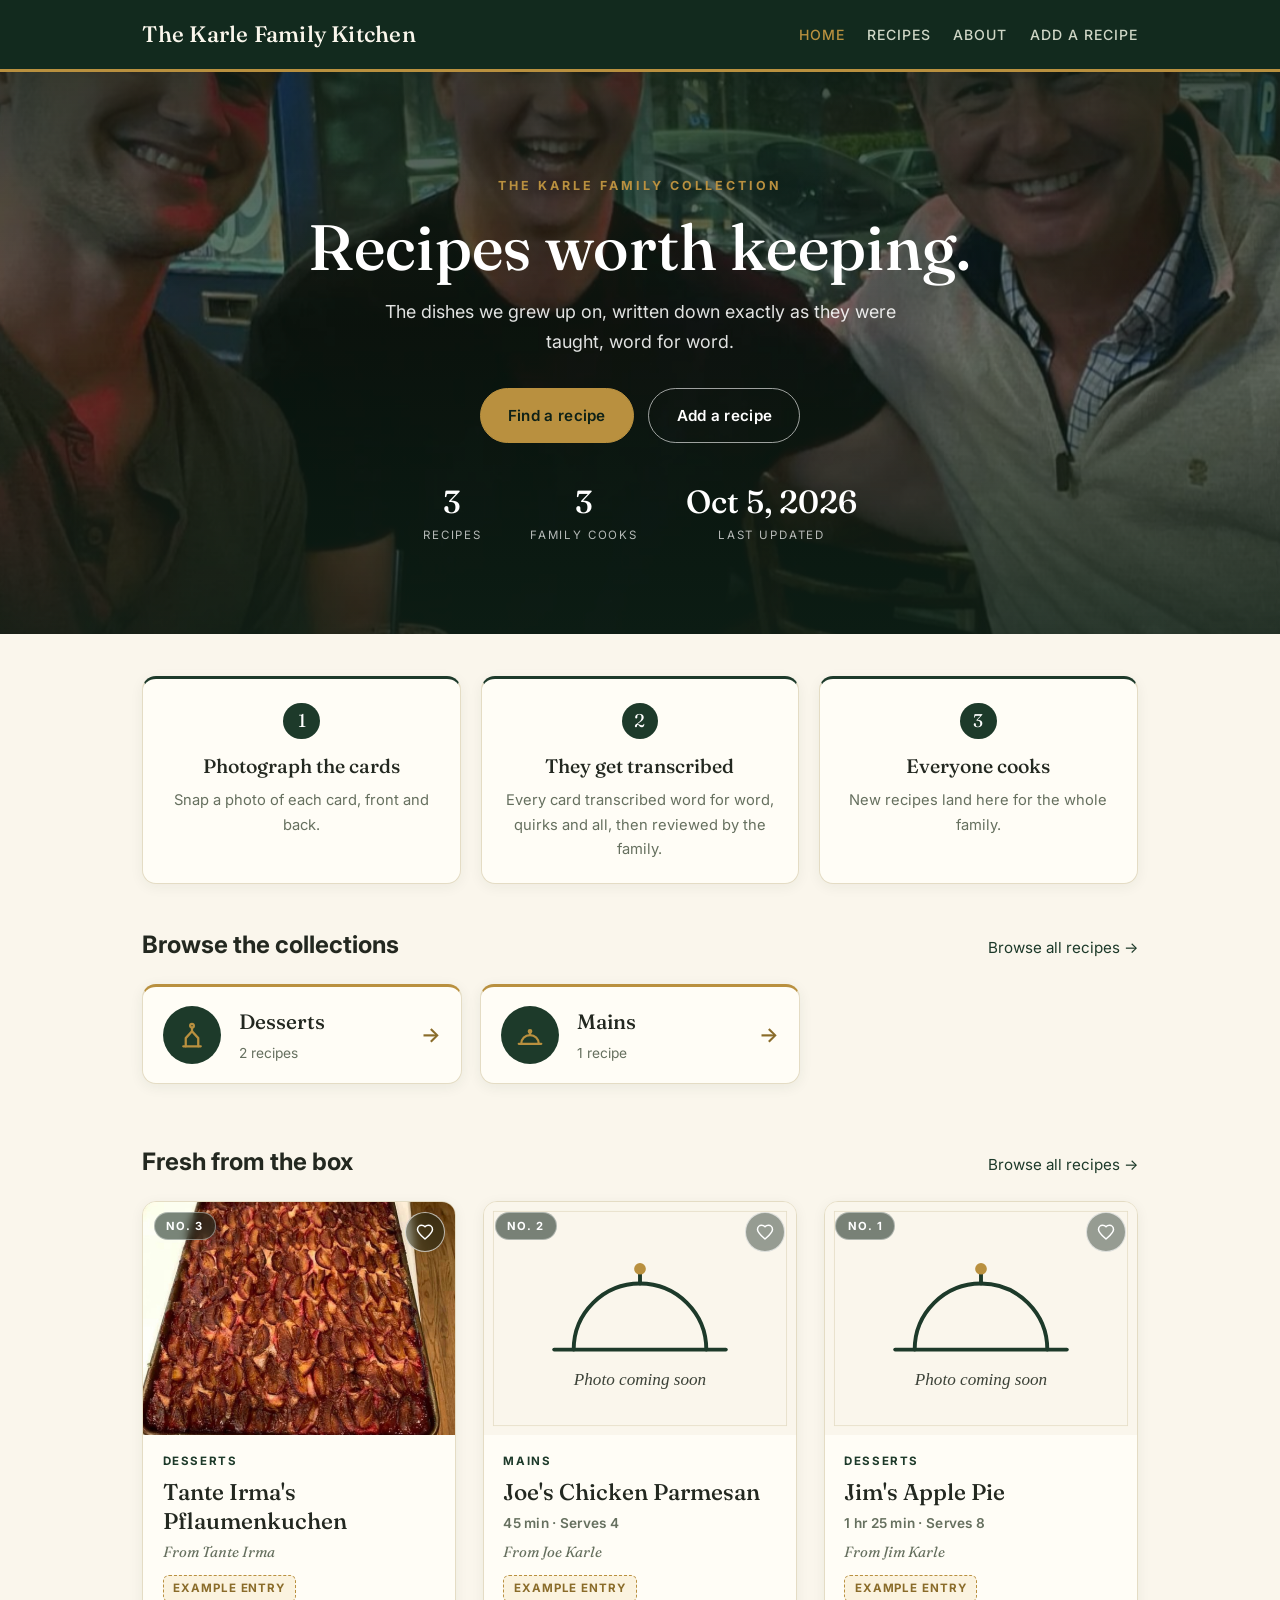
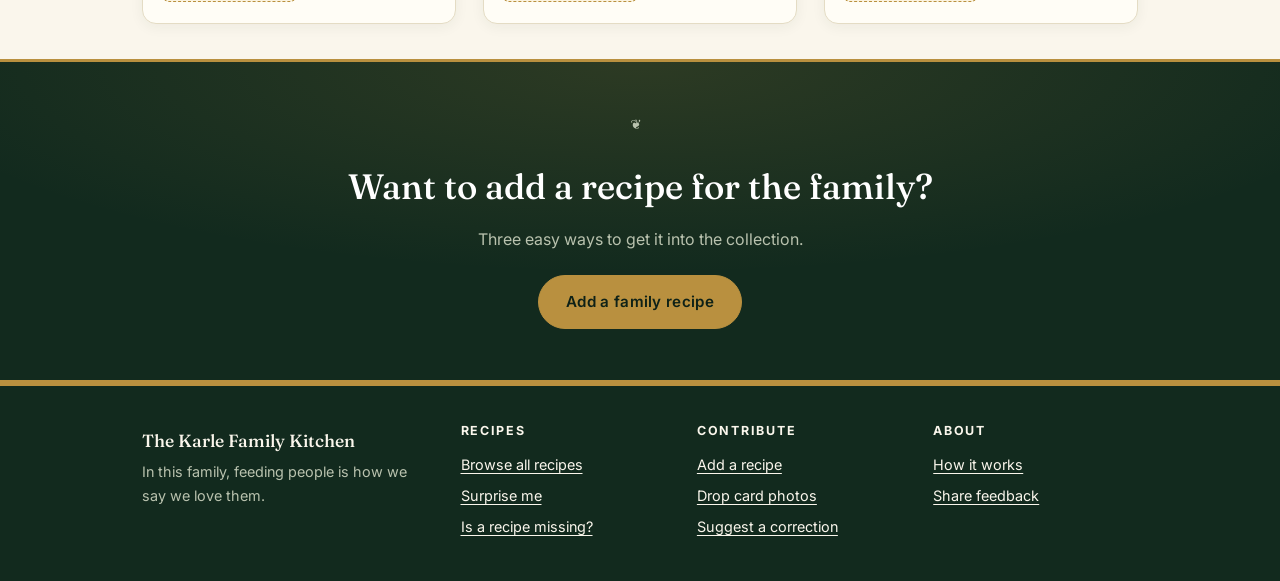
==== commit c9bdb381: "Contribute band: new heading copy, tighter spacing above the band" ====
--- a/index.html
+++ b/index.html
@@ -21,7 +21,7 @@
   <link rel="preconnect" href="https://fonts.googleapis.com">
   <link rel="preconnect" href="https://fonts.gstatic.com" crossorigin>
   <link href="https://fonts.googleapis.com/css2?family=Fraunces:opsz,wght@9..144,400;9..144,500;9..144,600&family=Inter:wght@400;500;600;700&display=swap" rel="stylesheet">
-  <link rel="stylesheet" href="styles.css?v=10">
+  <link rel="stylesheet" href="styles.css?v=11">
 </head>
 <body>
   <header class="site-header">
@@ -81,7 +81,7 @@
 
   <section class="contribute-band" aria-label="Contribute a recipe">
     <p class="contribute-ornament" aria-hidden="true">&#10086;</p>
-    <h2>Is a family recipe missing?</h2>
+    <h2>Want to add a recipe for the family?</h2>
     <p>Three easy ways to get it into the collection.</p>
     <p class="cta-row"><a class="btn" href="add.html">Add a family recipe</a></p>
   </section>
@@ -118,6 +118,6 @@
     <a class="tab" href="about.html"><svg width="24" height="24" viewBox="0 0 24 24" fill="none" stroke="currentColor" stroke-width="2" stroke-linecap="round" stroke-linejoin="round" aria-hidden="true"><circle cx="12" cy="12" r="9"/><path d="M12 11v5"/><path d="M12 7.5h.01"/></svg><span>About</span></a>
   </nav>
 
-  <script src="app.js?v=10"></script>
+  <script src="app.js?v=11"></script>
 </body>
 </html>
--- a/styles.css
+++ b/styles.css
@@ -347,7 +347,7 @@
   display: grid;
   grid-template-columns: repeat(auto-fill, minmax(272px, 1fr));
   gap: 1.7rem;
-  padding-bottom: 4rem;
+  padding-bottom: 2.2rem;
 }
 
 .card {
@@ -1343,7 +1343,7 @@
   color: var(--cream);
   text-align: center;
   padding: 3.2rem 1.4rem;
-  margin: 1rem 0 0;
+  margin: 0;
 }
 
 .contribute-ornament {
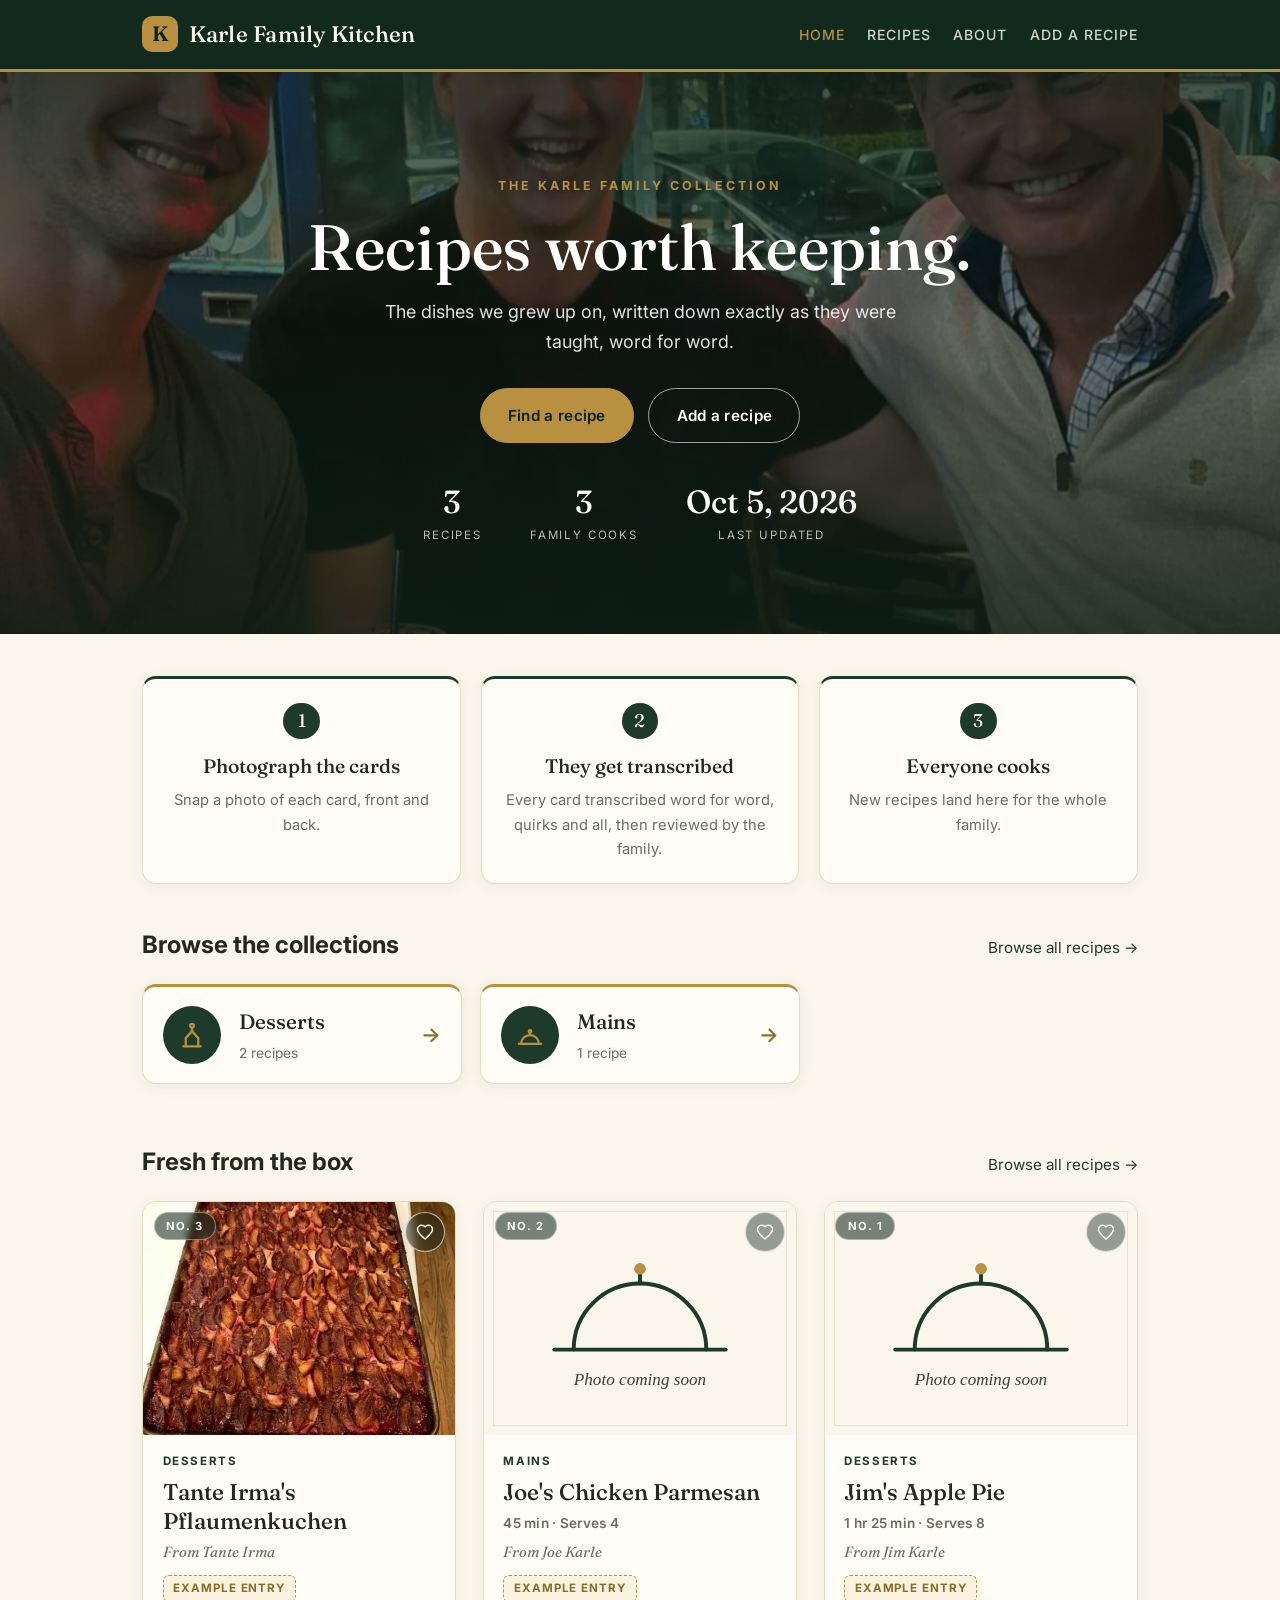
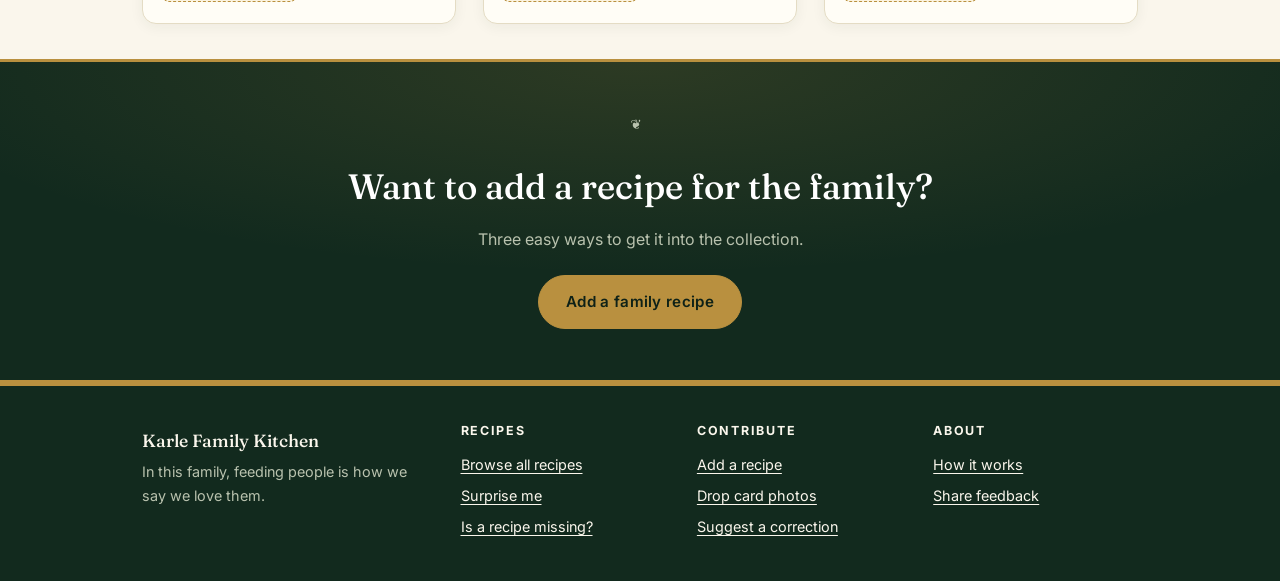
==== commit 97ad747e: "Brand update: 'Karle Family Kitchen' (no The) plus K monogram in the header" ====
--- a/index.html
+++ b/index.html
@@ -3,9 +3,9 @@
 <head>
   <meta charset="utf-8">
   <meta name="viewport" content="width=device-width, initial-scale=1">
-  <title>The Karle Family Kitchen</title>
+  <title>Karle Family Kitchen</title>
   <meta name="description" content="The Karle family recipe collection. The dishes we grew up on, written down exactly as they were taught.">
-  <meta property="og:title" content="The Karle Family Kitchen">
+  <meta property="og:title" content="Karle Family Kitchen">
   <meta property="og:description" content="The dishes we grew up on, written down exactly as they were taught. Every card from the box, kept word for word.">
   <meta property="og:type" content="website">
   <meta property="og:url" content="https://karlekitchen.com/">
@@ -21,12 +21,12 @@
   <link rel="preconnect" href="https://fonts.googleapis.com">
   <link rel="preconnect" href="https://fonts.gstatic.com" crossorigin>
   <link href="https://fonts.googleapis.com/css2?family=Fraunces:opsz,wght@9..144,400;9..144,500;9..144,600&family=Inter:wght@400;500;600;700&display=swap" rel="stylesheet">
-  <link rel="stylesheet" href="styles.css?v=11">
+  <link rel="stylesheet" href="styles.css?v=12">
 </head>
 <body>
   <header class="site-header">
     <div class="wrap header-inner">
-      <a class="brand" href="index.html">The Karle Family Kitchen</a>
+      <a class="brand" href="index.html"><span class="brand-mark" aria-hidden="true">K</span>Karle Family Kitchen</a>
       <nav>
         <a href="index.html" class="active">Home</a>
         <a href="recipes.html">Recipes</a>
@@ -89,7 +89,7 @@
   <footer class="site-footer">
     <div class="wrap foot-grid">
       <div class="foot-brand">
-        <p class="colophon">The Karle Family Kitchen</p>
+        <p class="colophon">Karle Family Kitchen</p>
         <p>In this family, feeding people is how we say we love them.</p>
       </div>
       <nav aria-label="Recipes">
@@ -118,6 +118,6 @@
     <a class="tab" href="about.html"><svg width="24" height="24" viewBox="0 0 24 24" fill="none" stroke="currentColor" stroke-width="2" stroke-linecap="round" stroke-linejoin="round" aria-hidden="true"><circle cx="12" cy="12" r="9"/><path d="M12 11v5"/><path d="M12 7.5h.01"/></svg><span>About</span></a>
   </nav>
 
-  <script src="app.js?v=11"></script>
+  <script src="app.js?v=12"></script>
 </body>
 </html>
--- a/styles.css
+++ b/styles.css
@@ -74,9 +74,28 @@
   color: var(--cream);
   text-decoration: none;
   letter-spacing: 0.01em;
+  display: inline-flex;
+  align-items: center;
+  gap: 0.65rem;
 }
 
 .brand:hover { color: #fff; }
+
+.brand-mark {
+  width: 36px;
+  height: 36px;
+  border-radius: 10px;
+  background: var(--brass);
+  color: var(--pine-ink);
+  font-family: var(--serif);
+  font-weight: 600;
+  font-size: 1.3rem;
+  line-height: 1;
+  display: inline-flex;
+  align-items: center;
+  justify-content: center;
+  flex-shrink: 0;
+}
 
 .site-header nav { display: flex; gap: 1.4rem; }
 
@@ -946,7 +965,8 @@
     padding-top: 0.8rem;
     padding-bottom: 0.8rem;
   }
-  .brand { font-size: 1.15rem; }
+  .brand { font-size: 1.15rem; gap: 0.5rem; }
+  .brand-mark { width: 30px; height: 30px; border-radius: 8px; font-size: 1.1rem; }
   .site-header nav { gap: 1rem; flex-wrap: wrap; }
   .site-header nav a { font-size: 0.76rem; }
   .hero-content { padding: 4.2rem 1.2rem 3.6rem; }
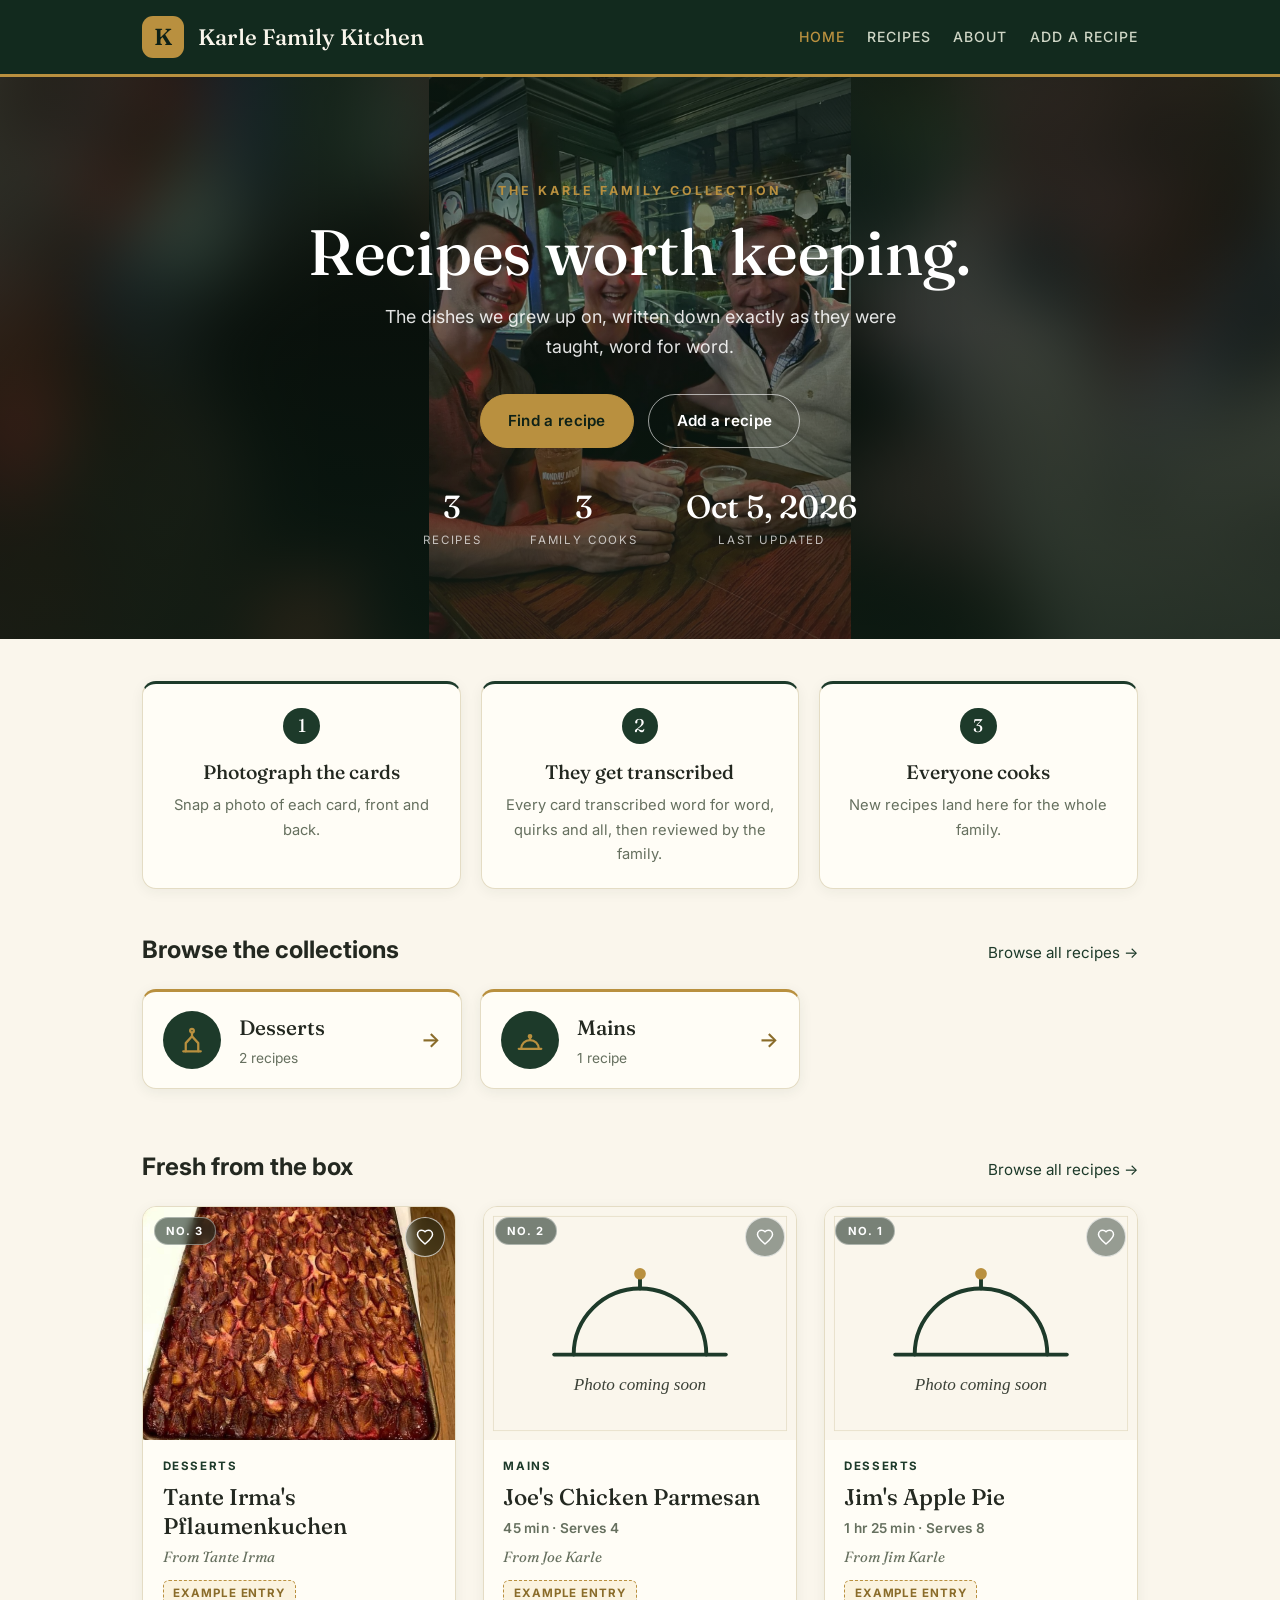
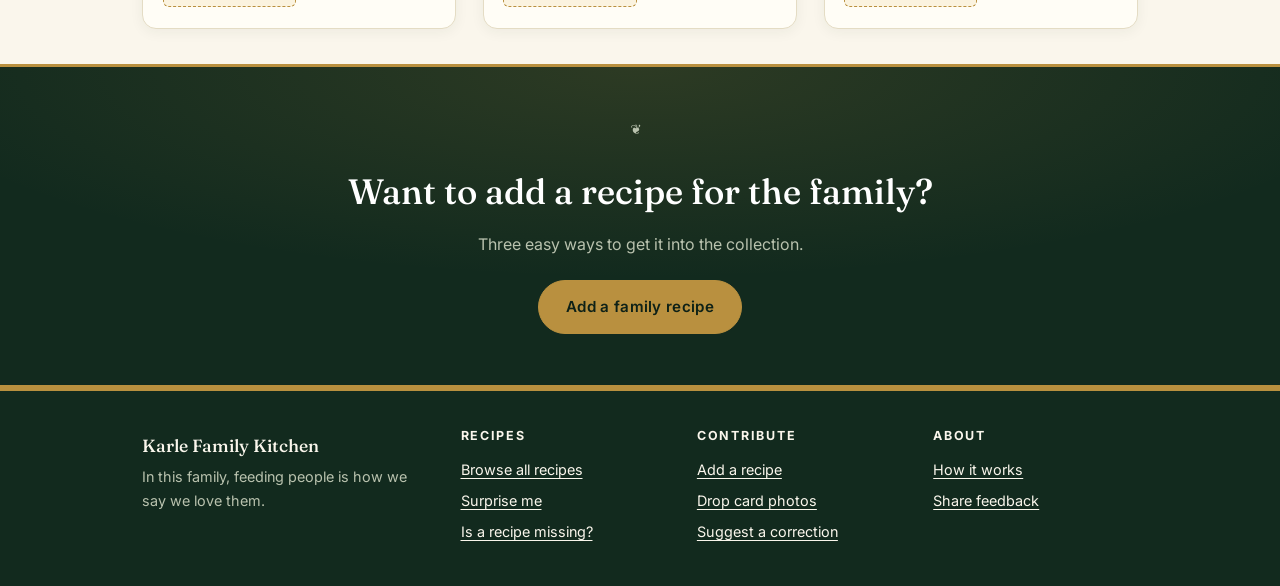
==== commit 5c5c5d11: "Header lockup spacing, hero photos no longer cropped (blurred fill + full photo, zoom removed), step" ====
--- a/index.html
+++ b/index.html
@@ -21,7 +21,7 @@
   <link rel="preconnect" href="https://fonts.googleapis.com">
   <link rel="preconnect" href="https://fonts.gstatic.com" crossorigin>
   <link href="https://fonts.googleapis.com/css2?family=Fraunces:opsz,wght@9..144,400;9..144,500;9..144,600&family=Inter:wght@400;500;600;700&display=swap" rel="stylesheet">
-  <link rel="stylesheet" href="styles.css?v=12">
+  <link rel="stylesheet" href="styles.css?v=13">
 </head>
 <body>
   <header class="site-header">
@@ -118,6 +118,6 @@
     <a class="tab" href="about.html"><svg width="24" height="24" viewBox="0 0 24 24" fill="none" stroke="currentColor" stroke-width="2" stroke-linecap="round" stroke-linejoin="round" aria-hidden="true"><circle cx="12" cy="12" r="9"/><path d="M12 11v5"/><path d="M12 7.5h.01"/></svg><span>About</span></a>
   </nav>
 
-  <script src="app.js?v=12"></script>
+  <script src="app.js?v=13"></script>
 </body>
 </html>
--- a/styles.css
+++ b/styles.css
@@ -76,20 +76,20 @@
   letter-spacing: 0.01em;
   display: inline-flex;
   align-items: center;
-  gap: 0.65rem;
+  gap: 0.85rem;
 }
 
 .brand:hover { color: #fff; }
 
 .brand-mark {
-  width: 36px;
-  height: 36px;
-  border-radius: 10px;
+  width: 42px;
+  height: 42px;
+  border-radius: 11px;
   background: var(--brass);
   color: var(--pine-ink);
   font-family: var(--serif);
   font-weight: 600;
-  font-size: 1.3rem;
+  font-size: 1.45rem;
   line-height: 1;
   display: inline-flex;
   align-items: center;
@@ -128,21 +128,34 @@
 .collage-bg .ph {
   position: absolute;
   inset: 0;
+  opacity: 0;
+  transition: opacity 1.8s ease;
+}
+
+.collage-bg .ph.active { opacity: 1; }
+
+/* Blurred full-bleed fill behind the sharp photo, so the whole photo always
+   shows and faces never get cropped. Both layers inherit the frame's photo. */
+.collage-bg .ph::before,
+.collage-bg .ph::after {
+  content: "";
+  position: absolute;
+  inset: 0;
+  background-image: inherit;
+  background-repeat: no-repeat;
+}
+
+.collage-bg .ph::before {
   background-size: cover;
   background-position: center;
-  opacity: 0;
-  transition: opacity 1.8s ease;
-}
-
-.collage-bg .ph.active { opacity: 1; }
-
-.collage-bg .ph.active {
-  animation: collageZoom 8s ease-out forwards;
-}
-
-@keyframes collageZoom {
-  from { transform: scale(1); }
-  to { transform: scale(1.08); }
+  filter: blur(28px) brightness(0.55) saturate(1.15);
+  transform: scale(1.25);
+}
+
+.collage-bg .ph::after {
+  background-size: contain;
+  background-position: center;
+  filter: drop-shadow(0 18px 50px rgba(0, 0, 0, 0.45));
 }
 
 .hero-shade {
@@ -150,9 +163,9 @@
   inset: 0;
   background: linear-gradient(
     180deg,
-    rgba(14, 33, 23, 0.78) 0%,
-    rgba(14, 33, 23, 0.55) 45%,
-    rgba(14, 33, 23, 0.85) 100%
+    rgba(14, 33, 23, 0.62) 0%,
+    rgba(14, 33, 23, 0.5) 45%,
+    rgba(14, 33, 23, 0.72) 100%
   );
 }
 
@@ -689,18 +702,6 @@
   color: var(--pine);
   width: 2.6rem;
 }
-
-ol.steps li::after {
-  content: "";
-  position: absolute;
-  left: 0.85rem;
-  top: 2.2rem;
-  bottom: 0.1rem;
-  width: 1px;
-  background: var(--line);
-}
-
-ol.steps li:last-child::after { display: none; }
 
 .note-box {
   background: var(--card);
@@ -950,8 +951,6 @@
 
   .card, .how-step, ul.ingredients, .note-box, .meta-row { box-shadow: none; }
 
-  ol.steps li::after { display: none; }
-
   ul.ingredients li, ol.steps li { cursor: default; }
 }
 
@@ -965,8 +964,8 @@
     padding-top: 0.8rem;
     padding-bottom: 0.8rem;
   }
-  .brand { font-size: 1.15rem; gap: 0.5rem; }
-  .brand-mark { width: 30px; height: 30px; border-radius: 8px; font-size: 1.1rem; }
+  .brand { font-size: 1.15rem; gap: 0.7rem; }
+  .brand-mark { width: 34px; height: 34px; border-radius: 9px; font-size: 1.2rem; }
   .site-header nav { gap: 1rem; flex-wrap: wrap; }
   .site-header nav a { font-size: 0.76rem; }
   .hero-content { padding: 4.2rem 1.2rem 3.6rem; }
@@ -986,7 +985,6 @@
   .two-col { gap: 1.6rem; }
   ol.steps li { padding-left: 2.9rem; padding-bottom: 1.1rem; }
   ol.steps li::before { font-size: 1.5rem; width: 2.1rem; }
-  ol.steps li::after { left: 0.68rem; }
   .btn { min-height: 48px; display: inline-flex; align-items: center; justify-content: center; }
   .read-aloud .btn { width: 100%; }
   .about { padding: 1.8rem 0 2.8rem; }
@@ -998,7 +996,6 @@
   .card, .card-media img, .card-media .view, .gallery img, .btn { transition: none; }
   .card:hover { transform: none; }
   .collage-bg .ph { transition: none; }
-  .collage-bg .ph.active { animation: none; }
 }
 
 .btn.outline {
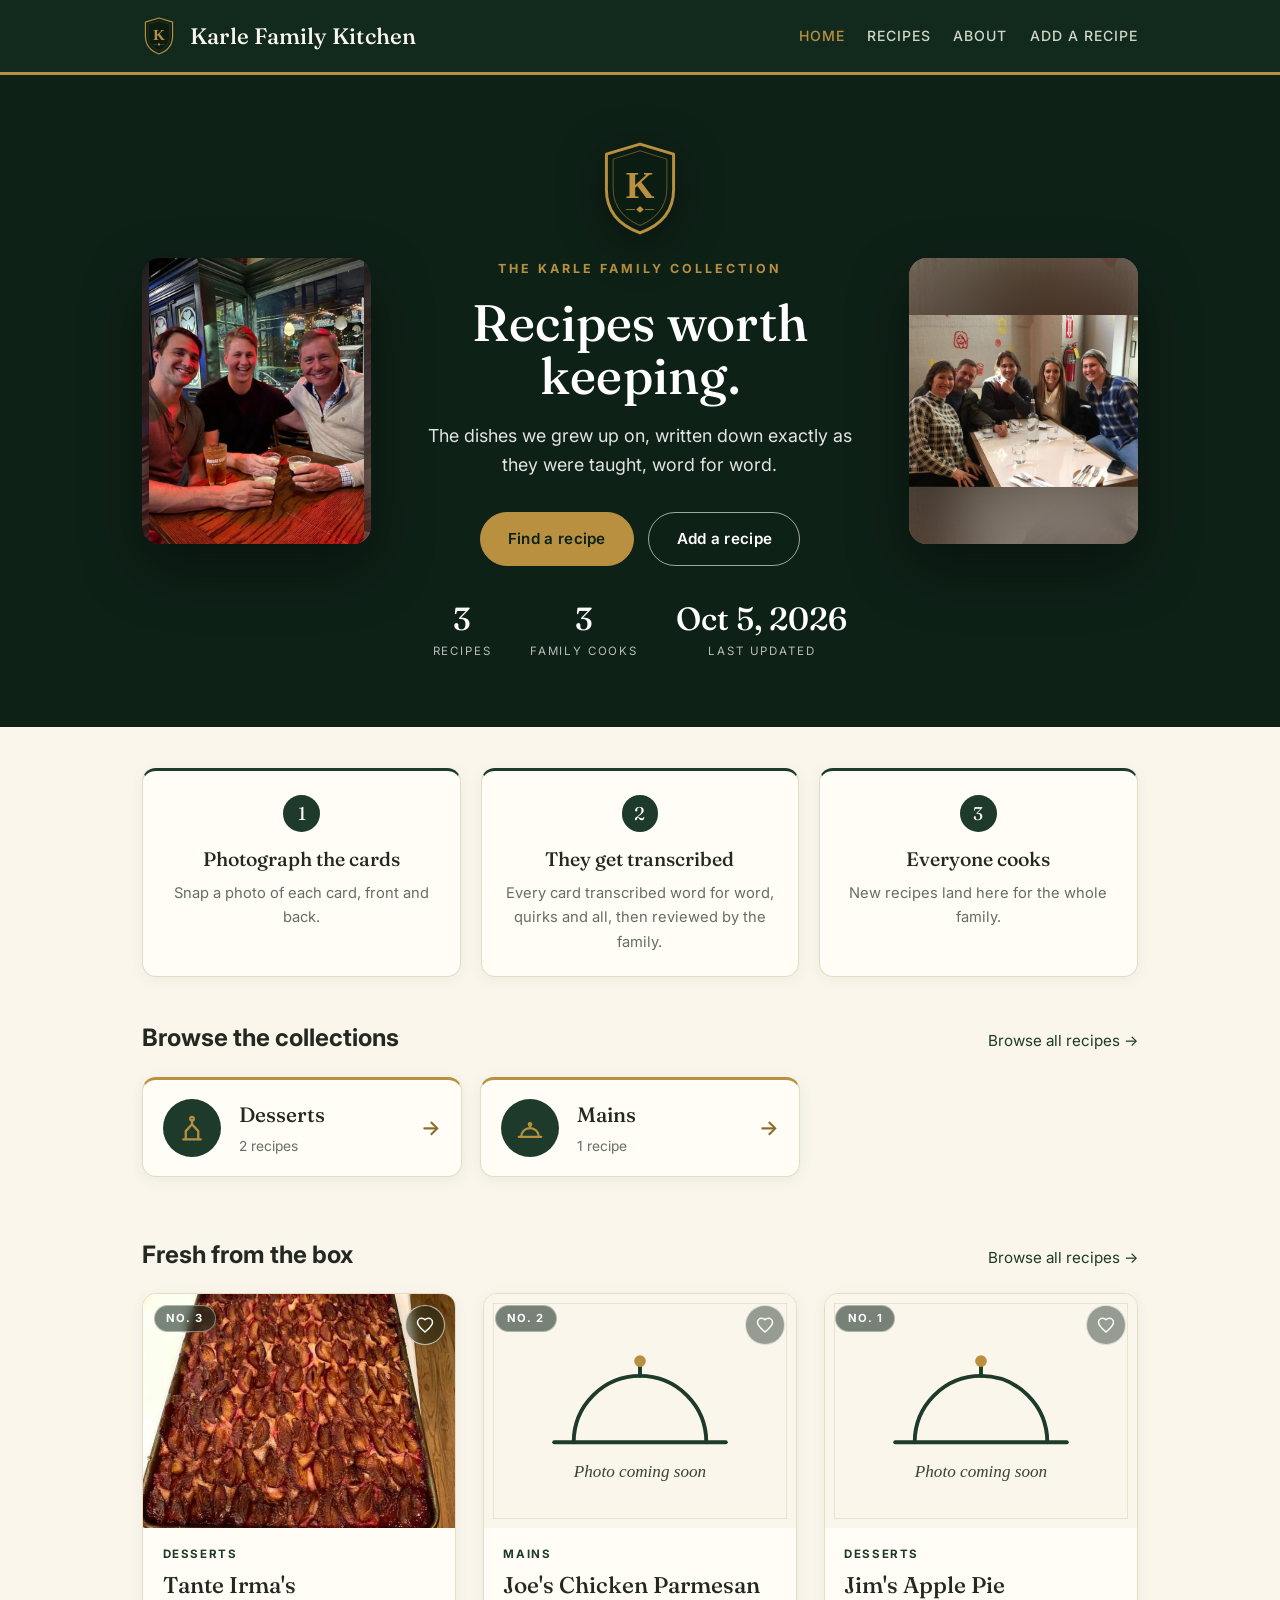
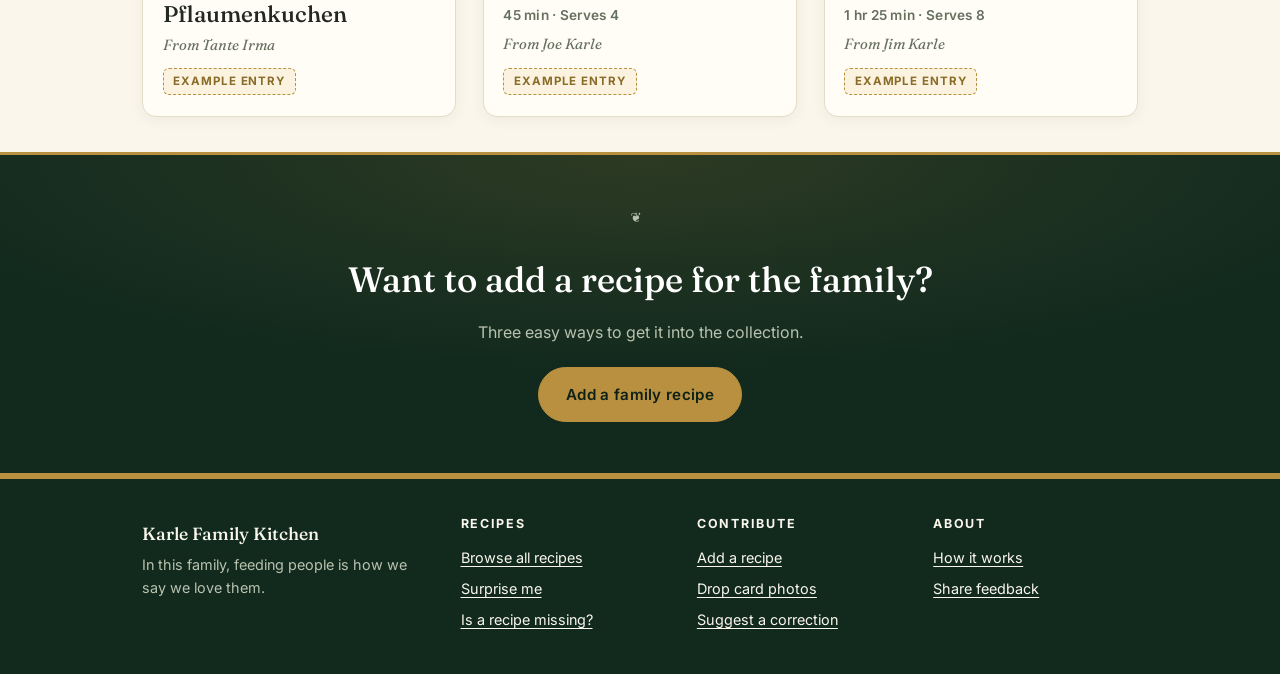
==== commit fd49cc0f: "Triptych hero: K shield crest centered, clean middle, photo frames cycling left and right; crest rep" ====
--- a/index.html
+++ b/index.html
@@ -21,12 +21,12 @@
   <link rel="preconnect" href="https://fonts.googleapis.com">
   <link rel="preconnect" href="https://fonts.gstatic.com" crossorigin>
   <link href="https://fonts.googleapis.com/css2?family=Fraunces:opsz,wght@9..144,400;9..144,500;9..144,600&family=Inter:wght@400;500;600;700&display=swap" rel="stylesheet">
-  <link rel="stylesheet" href="styles.css?v=13">
+  <link rel="stylesheet" href="styles.css?v=14">
 </head>
 <body>
   <header class="site-header">
     <div class="wrap header-inner">
-      <a class="brand" href="index.html"><span class="brand-mark" aria-hidden="true">K</span>Karle Family Kitchen</a>
+      <a class="brand" href="index.html"><img class="brand-crest" src="images/crest.svg" alt="" aria-hidden="true" width="34" height="40">Karle Family Kitchen</a>
       <nav>
         <a href="index.html" class="active">Home</a>
         <a href="recipes.html">Recipes</a>
@@ -36,21 +36,28 @@
     </div>
   </header>
 
-  <section class="hero-collage" aria-label="Family photos">
-    <div class="collage-bg" id="collage-bg" aria-hidden="true"></div>
-    <div class="hero-shade" aria-hidden="true"></div>
-    <div class="wrap hero-content">
-      <p class="eyebrow light">The Karle family collection</p>
-      <h1>Recipes worth keeping.</h1>
-      <p class="lede">The dishes we grew up on, written down exactly as they were taught, word for word.</p>
-      <p class="cta-row">
-        <a class="btn" href="recipes.html">Find a recipe</a>
-        <a class="btn ghost" href="add.html">Add a recipe</a>
-      </p>
-      <div class="stats" aria-label="Collection stats">
-        <div><strong id="stat-recipes">&ndash;</strong><span>Recipes</span></div>
-        <div><strong id="stat-cooks">&ndash;</strong><span>Family cooks</span></div>
-        <div><strong id="stat-updated">&ndash;</strong><span>Last updated</span></div>
+  <section class="hero-triptych" aria-label="Welcome">
+    <div class="wrap hero-triptych-inner">
+      <div class="hero-frame" role="img" aria-label="Family photos">
+        <div class="collage-bg" aria-hidden="true"></div>
+      </div>
+      <div class="hero-center">
+        <img class="crest" src="images/crest.svg" alt="Karle Family Kitchen crest" width="84" height="99">
+        <p class="eyebrow light">The Karle family collection</p>
+        <h1>Recipes worth keeping.</h1>
+        <p class="lede">The dishes we grew up on, written down exactly as they were taught, word for word.</p>
+        <p class="cta-row">
+          <a class="btn" href="recipes.html">Find a recipe</a>
+          <a class="btn ghost" href="add.html">Add a recipe</a>
+        </p>
+        <div class="stats" aria-label="Collection stats">
+          <div><strong id="stat-recipes">&ndash;</strong><span>Recipes</span></div>
+          <div><strong id="stat-cooks">&ndash;</strong><span>Family cooks</span></div>
+          <div><strong id="stat-updated">&ndash;</strong><span>Last updated</span></div>
+        </div>
+      </div>
+      <div class="hero-frame" role="img" aria-label="Family photos">
+        <div class="collage-bg" aria-hidden="true"></div>
       </div>
     </div>
   </section>
@@ -118,6 +125,6 @@
     <a class="tab" href="about.html"><svg width="24" height="24" viewBox="0 0 24 24" fill="none" stroke="currentColor" stroke-width="2" stroke-linecap="round" stroke-linejoin="round" aria-hidden="true"><circle cx="12" cy="12" r="9"/><path d="M12 11v5"/><path d="M12 7.5h.01"/></svg><span>About</span></a>
   </nav>
 
-  <script src="app.js?v=13"></script>
+  <script src="app.js?v=14"></script>
 </body>
 </html>
--- a/styles.css
+++ b/styles.css
@@ -81,19 +81,9 @@
 
 .brand:hover { color: #fff; }
 
-.brand-mark {
-  width: 42px;
-  height: 42px;
-  border-radius: 11px;
-  background: var(--brass);
-  color: var(--pine-ink);
-  font-family: var(--serif);
-  font-weight: 600;
-  font-size: 1.45rem;
-  line-height: 1;
-  display: inline-flex;
-  align-items: center;
-  justify-content: center;
+.brand-crest {
+  width: 34px;
+  height: 40px;
   flex-shrink: 0;
 }
 
@@ -111,13 +101,62 @@
 .site-header nav a:hover { color: #fff; }
 .site-header nav a.active { color: var(--brass); }
 
-/* ---------- Hero collage ---------- */
-
-.hero-collage {
-  position: relative;
-  overflow: hidden;
+/* ---------- Triptych hero ---------- */
+
+.hero-triptych {
   background: var(--pine-ink);
   color: #fff;
+  overflow: hidden;
+}
+
+.hero-triptych-inner {
+  display: grid;
+  grid-template-columns: 0.8fr 1.6fr 0.8fr;
+  gap: 2.5rem;
+  align-items: center;
+  padding-top: 4rem;
+  padding-bottom: 4rem;
+}
+
+.hero-center { text-align: center; max-width: 36rem; margin: 0 auto; }
+
+.crest {
+  display: block;
+  width: 84px;
+  height: auto;
+  margin: 0 auto 1.3rem;
+  filter: drop-shadow(0 10px 24px rgba(0, 0, 0, 0.4));
+}
+
+.hero-center h1 {
+  font-family: var(--serif);
+  font-weight: 500;
+  font-size: clamp(2.4rem, 4vw, 3.4rem);
+  line-height: 1.05;
+  margin: 0 0 1.1rem;
+  letter-spacing: 0.005em;
+  color: #fff;
+}
+
+.hero-center .lede {
+  color: rgba(255, 255, 255, 0.88);
+  font-size: 1.12rem;
+  max-width: 30rem;
+  margin: 0 auto 2rem;
+}
+
+.hero-center .cta-row { justify-content: center; margin: 0 0 2.2rem; }
+
+.hero-center .stats { justify-content: center; margin: 0; gap: 2.4rem; }
+
+.hero-frame {
+  position: relative;
+  width: 100%;
+  aspect-ratio: 4 / 5;
+  border-radius: 18px;
+  overflow: hidden;
+  background: #0c1f14;
+  box-shadow: 0 24px 60px rgba(0, 0, 0, 0.4);
 }
 
 .collage-bg {
@@ -155,26 +194,6 @@
 .collage-bg .ph::after {
   background-size: contain;
   background-position: center;
-  filter: drop-shadow(0 18px 50px rgba(0, 0, 0, 0.45));
-}
-
-.hero-shade {
-  position: absolute;
-  inset: 0;
-  background: linear-gradient(
-    180deg,
-    rgba(14, 33, 23, 0.62) 0%,
-    rgba(14, 33, 23, 0.5) 45%,
-    rgba(14, 33, 23, 0.72) 100%
-  );
-}
-
-.hero-content {
-  position: relative;
-  z-index: 1;
-  text-align: center;
-  padding: 6.5rem 1.4rem 5.5rem;
-  max-width: 46rem;
 }
 
 .eyebrow {
@@ -187,23 +206,6 @@
 }
 
 .eyebrow.light { color: var(--brass); }
-
-.hero-content h1 {
-  font-family: var(--serif);
-  font-weight: 500;
-  font-size: clamp(2.6rem, 6vw, 4rem);
-  line-height: 1.05;
-  margin: 0 0 1.1rem;
-  letter-spacing: 0.005em;
-  color: #fff;
-}
-
-.hero-content .lede {
-  color: rgba(255, 255, 255, 0.88);
-  font-size: 1.12rem;
-  max-width: 34rem;
-  margin: 0 auto;
-}
 
 .cta-row {
   margin: 2rem 0 0;
@@ -930,7 +932,7 @@
 
 @media print {
   .site-header,
-  .hero-collage,
+  .hero-triptych,
   .controls,
   .back,
   .read-aloud,
@@ -965,12 +967,20 @@
     padding-bottom: 0.8rem;
   }
   .brand { font-size: 1.15rem; gap: 0.7rem; }
-  .brand-mark { width: 34px; height: 34px; border-radius: 9px; font-size: 1.2rem; }
+  .brand-crest { width: 28px; height: 33px; }
   .site-header nav { gap: 1rem; flex-wrap: wrap; }
   .site-header nav a { font-size: 0.76rem; }
-  .hero-content { padding: 4.2rem 1.2rem 3.6rem; }
-  .hero-content h1 { font-size: 2.4rem; }
-  .hero-content .lede { font-size: 1rem; }
+  .hero-triptych-inner {
+    grid-template-columns: 1fr 1fr;
+    gap: 1.4rem;
+    padding-top: 3rem;
+    padding-bottom: 3rem;
+  }
+  .hero-center { grid-column: 1 / -1; grid-row: 1; }
+  .hero-center h1 { font-size: 2.4rem; }
+  .hero-center .lede { font-size: 1rem; }
+  .crest { width: 68px; margin-bottom: 1rem; }
+  .hero-frame { border-radius: 14px; }
   .cta-row { flex-direction: column; align-items: stretch; }
   .cta-row .btn { text-align: center; }
   .stats { gap: 1.8rem; }
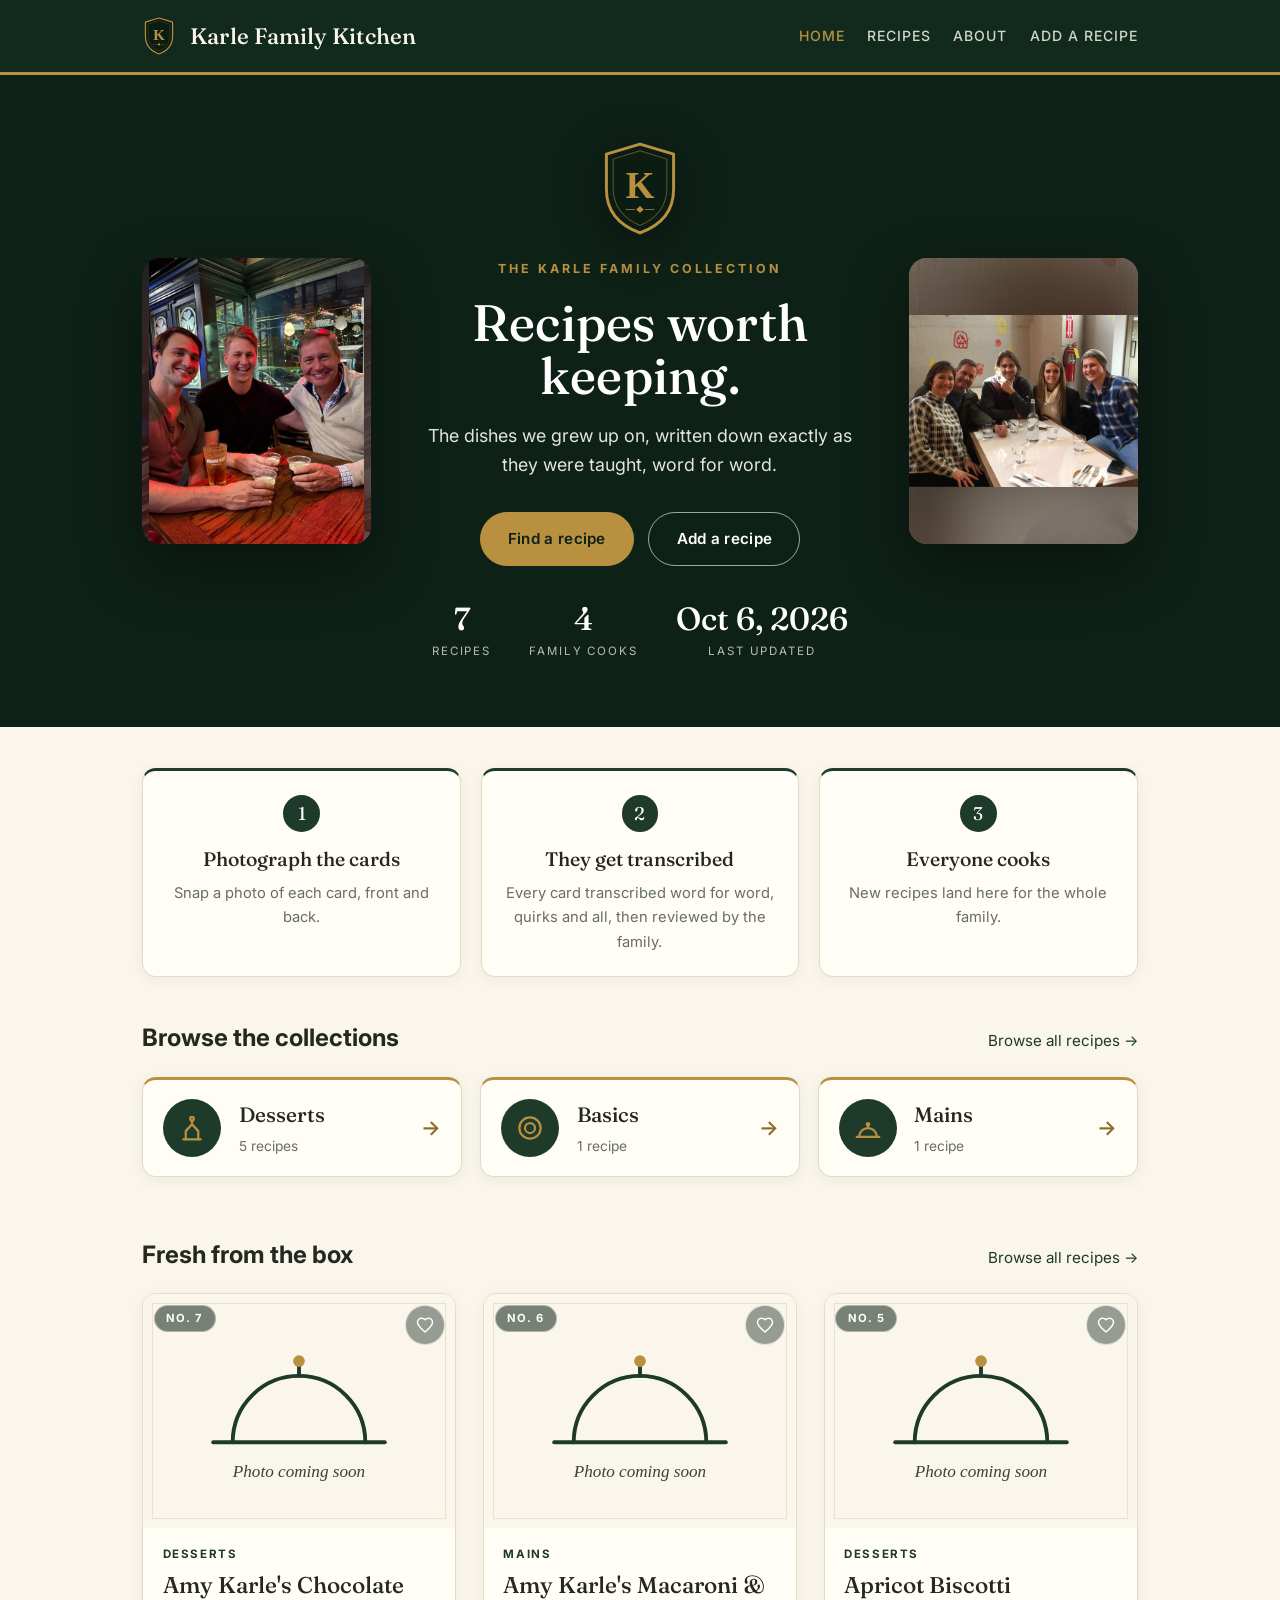
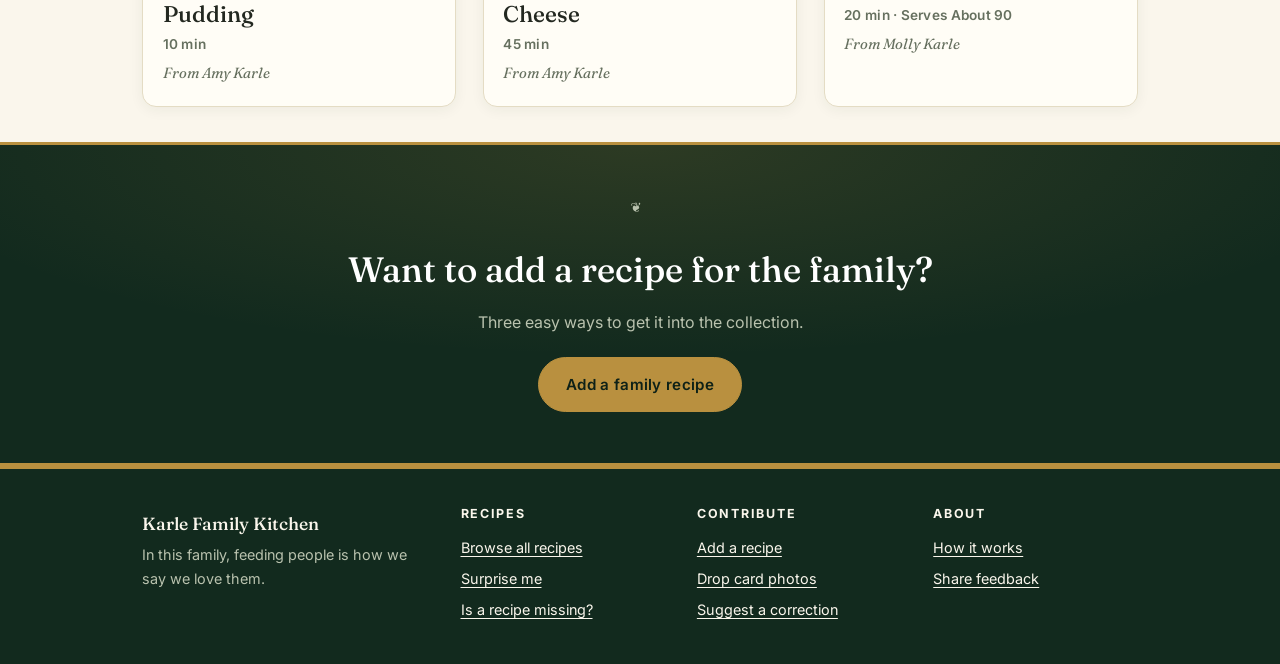
==== commit 5f4c725e: "Add Family stories section to recipe pages (comments via Google Form, stored in comments.json)" ====
--- a/index.html
+++ b/index.html
@@ -21,7 +21,7 @@
   <link rel="preconnect" href="https://fonts.googleapis.com">
   <link rel="preconnect" href="https://fonts.gstatic.com" crossorigin>
   <link href="https://fonts.googleapis.com/css2?family=Fraunces:opsz,wght@9..144,400;9..144,500;9..144,600&family=Inter:wght@400;500;600;700&display=swap" rel="stylesheet">
-  <link rel="stylesheet" href="styles.css?v=14">
+  <link rel="stylesheet" href="styles.css?v=15">
 </head>
 <body>
   <header class="site-header">
@@ -125,6 +125,6 @@
     <a class="tab" href="about.html"><svg width="24" height="24" viewBox="0 0 24 24" fill="none" stroke="currentColor" stroke-width="2" stroke-linecap="round" stroke-linejoin="round" aria-hidden="true"><circle cx="12" cy="12" r="9"/><path d="M12 11v5"/><path d="M12 7.5h.01"/></svg><span>About</span></a>
   </nav>
 
-  <script src="app.js?v=14"></script>
+  <script src="app.js?v=15"></script>
 </body>
 </html>
--- a/styles.css
+++ b/styles.css
@@ -1589,3 +1589,20 @@
 }
 
 .rs-cook[aria-pressed="true"] { background: var(--pine); color: #fff; }
+
+/* Family stories (per-recipe comments) */
+.stories { margin: 3rem 0 1rem; }
+.stories h2 { margin-bottom: 0.25rem; }
+.stories-sub { color: var(--muted, #5c6b5e); margin: 0 0 1.25rem; }
+.story-list { display: grid; gap: 1rem; margin-bottom: 1.5rem; }
+.story {
+  background: #fffdf8;
+  border: 1px solid #e8ddc4;
+  border-radius: 12px;
+  padding: 1.1rem 1.25rem;
+}
+.story-text { margin: 0 0 0.6rem; line-height: 1.6; }
+.story-by { margin: 0; font-weight: 600; color: var(--pine, #122a1e); }
+.story-date { font-weight: 400; color: var(--muted, #5c6b5e); }
+.stories-empty { color: var(--muted, #5c6b5e); font-style: italic; }
+.stories-note { font-size: 0.85rem; color: var(--muted, #5c6b5e); margin-top: 0.75rem; }
